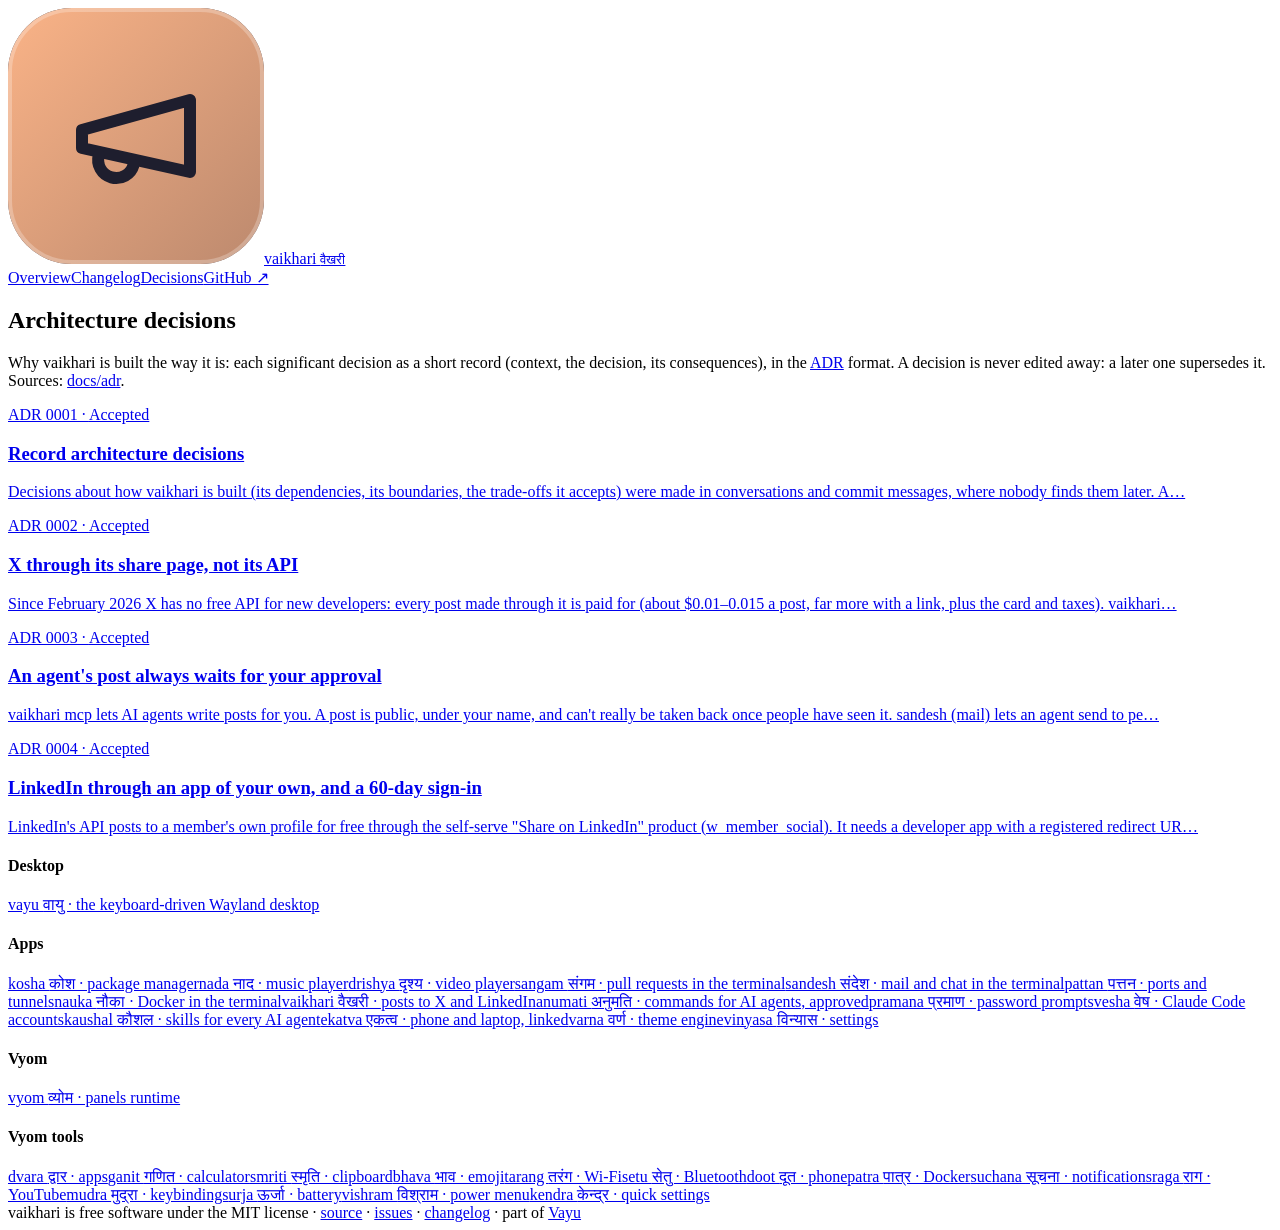
==== docs/adr/index.html @ 8cb1e917 "Rename prasar to vaikhari वैखरी, speech spoken aloud. The command, repository, site and MCP server c" ====
<!doctype html>
<html lang="en">
<head>
<meta charset="utf-8">
<meta name="viewport" content="width=device-width, initial-scale=1">
<title>Decisions · vaikhari</title>
<meta name="description" content="Write once, post to X and LinkedIn from the terminal: a live preview of each, drafts, a schedule, and an agent that drafts for you. Free.">
<meta property="og:title" content="Decisions · vaikhari">
<meta property="og:description" content="Write once, post to X and LinkedIn from the terminal: a live preview of each, drafts, a schedule, and an agent that drafts for you. Free.">
<meta name="theme-color" content="#11111b">
<link rel="icon" href="../assets/logo.svg" type="image/svg+xml">
<link rel="preconnect" href="https://fonts.googleapis.com">
<link href="https://fonts.googleapis.com/css2?family=Inter:wght@400;500;600;700;800&family=JetBrains+Mono:wght@400;600&display=swap" rel="stylesheet">
<link rel="stylesheet" href="../assets/site.css">
<style>:root{--accent:#fab387;--glow:#fab38733}</style>
</head>
<body>
<header class="top"><div class="in">
<a class="brand" href="../index.html"><img src="../assets/logo.svg" alt=""><span>vaikhari <small>वैखरी</small></span></a>
<nav><a href="../index.html" class="">Overview</a><a href="../changelog.html" class="">Changelog</a><a href="../adr/index.html" class="on hide">Decisions</a><a class="gh" href="https://github.com/Theyashsawarkar/vaikhari">GitHub ↗</a></nav></div></header>

<div class="wrap"><aside class="toc"></aside><article>
<h2>Architecture decisions</h2><p>Why vaikhari is built the way it is: each significant decision as a short record (context, the decision, its consequences), in the <a href="https://cognitect.com/blog/2011/11/15/documenting-architecture-decisions">ADR</a> format. A decision is never edited away: a later one supersedes it. Sources: <a href="https://github.com/Theyashsawarkar/vaikhari/tree/main/docs/adr">docs/adr</a>.</p><div class="cards"><a class="card" href="0001-record-architecture-decisions.html"><div class="n">ADR 0001 · <span class="status accepted">Accepted</span></div><h3>Record architecture decisions</h3><p>Decisions about how vaikhari is built (its dependencies, its boundaries, the trade-offs it accepts) were made in conversations and commit messages, where nobody finds them later. A…</p></a><a class="card" href="0002-x-through-its-share-page.html"><div class="n">ADR 0002 · <span class="status accepted">Accepted</span></div><h3>X through its share page, not its API</h3><p>Since February 2026 X has no free API for new developers: every post made through it is paid for (about $0.01–0.015 a post, far more with a link, plus the card and taxes). vaikhari…</p></a><a class="card" href="0003-agents-always-ask.html"><div class="n">ADR 0003 · <span class="status accepted">Accepted</span></div><h3>An agent&#x27;s post always waits for your approval</h3><p>vaikhari mcp lets AI agents write posts for you. A post is public, under your name, and can&#x27;t really be taken back once people have seen it. sandesh (mail) lets an agent send to pe…</p></a><a class="card" href="0004-linkedin-through-your-own-app.html"><div class="n">ADR 0004 · <span class="status accepted">Accepted</span></div><h3>LinkedIn through an app of your own, and a 60-day sign-in</h3><p>LinkedIn&#x27;s API posts to a member&#x27;s own profile for free through the self-serve &quot;Share on LinkedIn&quot; product (w_member_social). It needs a developer app with a registered redirect UR…</p></a></div>
</article></div>
<footer><div class="in"><div><h4>Desktop</h4><a href="https://theyashsawarkar.github.io/vayu/" class="">vayu <span>वायु · the keyboard-driven Wayland desktop</span></a></div><div><h4>Apps</h4><a href="https://theyashsawarkar.github.io/kosha/" class="">kosha <span>कोश · package manager</span></a><a href="https://theyashsawarkar.github.io/nada/" class="">nada <span>नाद · music player</span></a><a href="https://theyashsawarkar.github.io/drishya/" class="">drishya <span>दृश्य · video player</span></a><a href="https://theyashsawarkar.github.io/sangam/" class="">sangam <span>संगम · pull requests in the terminal</span></a><a href="https://theyashsawarkar.github.io/sandesh/" class="">sandesh <span>संदेश · mail and chat in the terminal</span></a><a href="https://theyashsawarkar.github.io/pattan/" class="">pattan <span>पत्तन · ports and tunnels</span></a><a href="https://theyashsawarkar.github.io/nauka/" class="">nauka <span>नौका · Docker in the terminal</span></a><a href="https://theyashsawarkar.github.io/vaikhari/" class="me">vaikhari <span>वैखरी · posts to X and LinkedIn</span></a><a href="https://theyashsawarkar.github.io/anumati/" class="">anumati <span>अनुमति · commands for AI agents, approved</span></a><a href="https://theyashsawarkar.github.io/pramana/" class="">pramana <span>प्रमाण · password prompts</span></a><a href="https://theyashsawarkar.github.io/vesha/" class="">vesha <span>वेष · Claude Code accounts</span></a><a href="https://theyashsawarkar.github.io/kaushal/" class="">kaushal <span>कौशल · skills for every AI agent</span></a><a href="https://theyashsawarkar.github.io/ekatva/" class="">ekatva <span>एकत्व · phone and laptop, linked</span></a><a href="https://theyashsawarkar.github.io/varna/" class="">varna <span>वर्ण · theme engine</span></a><a href="https://theyashsawarkar.github.io/vinyasa/" class="">vinyasa <span>विन्यास · settings</span></a></div><div><h4>Vyom</h4><a href="https://theyashsawarkar.github.io/vyom/" class="">vyom <span>व्योम · panels runtime</span></a></div><div><h4>Vyom tools</h4><a href="https://theyashsawarkar.github.io/dvara/" class="">dvara <span>द्वार · apps</span></a><a href="https://theyashsawarkar.github.io/ganit/" class="">ganit <span>गणित · calculator</span></a><a href="https://theyashsawarkar.github.io/smriti/" class="">smriti <span>स्मृति · clipboard</span></a><a href="https://theyashsawarkar.github.io/bhava/" class="">bhava <span>भाव · emoji</span></a><a href="https://theyashsawarkar.github.io/tarang/" class="">tarang <span>तरंग · Wi‑Fi</span></a><a href="https://theyashsawarkar.github.io/setu/" class="">setu <span>सेतु · Bluetooth</span></a><a href="https://theyashsawarkar.github.io/doot/" class="">doot <span>दूत · phone</span></a><a href="https://theyashsawarkar.github.io/patra/" class="">patra <span>पात्र · Docker</span></a><a href="https://theyashsawarkar.github.io/suchana/" class="">suchana <span>सूचना · notifications</span></a><a href="https://theyashsawarkar.github.io/raga/" class="">raga <span>राग · YouTube</span></a><a href="https://theyashsawarkar.github.io/mudra/" class="">mudra <span>मुद्रा · keybindings</span></a><a href="https://theyashsawarkar.github.io/urja/" class="">urja <span>ऊर्जा · battery</span></a><a href="https://theyashsawarkar.github.io/vishram/" class="">vishram <span>विश्राम · power menu</span></a><a href="https://theyashsawarkar.github.io/kendra/" class="">kendra <span>केन्द्र · quick settings</span></a></div></div>
<div class="bottom">vaikhari is free software under the MIT license · <a href="https://github.com/Theyashsawarkar/vaikhari">source</a> · <a href="https://github.com/Theyashsawarkar/vaikhari/issues">issues</a> · <a href="../changelog.html">changelog</a> · part of <a href="https://theyashsawarkar.github.io/vayu/">Vayu</a></div></footer>
<script>
document.querySelectorAll('pre.code').forEach(p=>{const b=document.createElement('button');b.className='copy';b.textContent='Copy';
b.onclick=()=>{navigator.clipboard.writeText(p.innerText.replace(/^Copy/,'')).then(()=>{b.textContent='Copied';setTimeout(()=>b.textContent='Copy',1200)})};p.appendChild(b)});
const links=[...document.querySelectorAll('.toc a')];if(links.length){const hs=links.map(a=>document.getElementById(a.hash.slice(1))).filter(Boolean);
const on=()=>{let cur=hs[0];for(const h of hs){if(h.getBoundingClientRect().top<120)cur=h}links.forEach(a=>a.classList.toggle('on',cur&&a.hash==='#'+cur.id))};
addEventListener('scroll',on,{passive:true});on()}
</script>
</body>
</html>
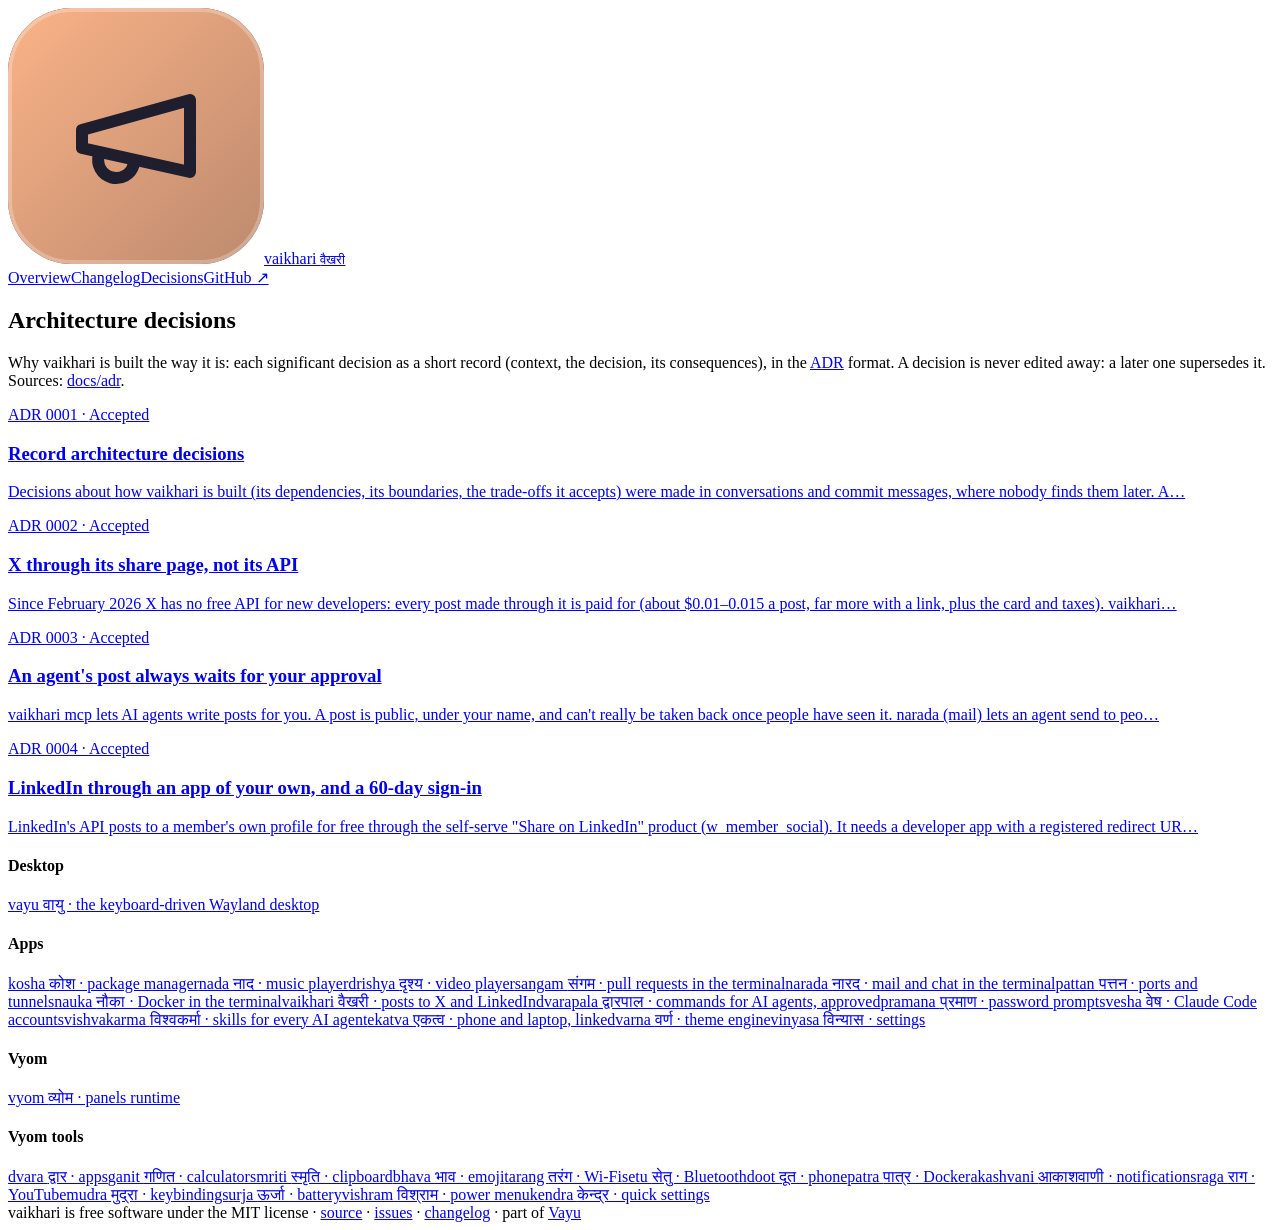
==== commit 55c1b2da: "New names for five tools: akashvani, vishvakarma, dvarapala, narada, vaikhari suchana is akashvani, " ====
--- a/docs/adr/index.html
+++ b/docs/adr/index.html
@@ -20,9 +20,9 @@
 <nav><a href="../index.html" class="">Overview</a><a href="../changelog.html" class="">Changelog</a><a href="../adr/index.html" class="on hide">Decisions</a><a class="gh" href="https://github.com/Theyashsawarkar/vaikhari">GitHub ↗</a></nav></div></header>
 
 <div class="wrap"><aside class="toc"></aside><article>
-<h2>Architecture decisions</h2><p>Why vaikhari is built the way it is: each significant decision as a short record (context, the decision, its consequences), in the <a href="https://cognitect.com/blog/2011/11/15/documenting-architecture-decisions">ADR</a> format. A decision is never edited away: a later one supersedes it. Sources: <a href="https://github.com/Theyashsawarkar/vaikhari/tree/main/docs/adr">docs/adr</a>.</p><div class="cards"><a class="card" href="0001-record-architecture-decisions.html"><div class="n">ADR 0001 · <span class="status accepted">Accepted</span></div><h3>Record architecture decisions</h3><p>Decisions about how vaikhari is built (its dependencies, its boundaries, the trade-offs it accepts) were made in conversations and commit messages, where nobody finds them later. A…</p></a><a class="card" href="0002-x-through-its-share-page.html"><div class="n">ADR 0002 · <span class="status accepted">Accepted</span></div><h3>X through its share page, not its API</h3><p>Since February 2026 X has no free API for new developers: every post made through it is paid for (about $0.01–0.015 a post, far more with a link, plus the card and taxes). vaikhari…</p></a><a class="card" href="0003-agents-always-ask.html"><div class="n">ADR 0003 · <span class="status accepted">Accepted</span></div><h3>An agent&#x27;s post always waits for your approval</h3><p>vaikhari mcp lets AI agents write posts for you. A post is public, under your name, and can&#x27;t really be taken back once people have seen it. sandesh (mail) lets an agent send to pe…</p></a><a class="card" href="0004-linkedin-through-your-own-app.html"><div class="n">ADR 0004 · <span class="status accepted">Accepted</span></div><h3>LinkedIn through an app of your own, and a 60-day sign-in</h3><p>LinkedIn&#x27;s API posts to a member&#x27;s own profile for free through the self-serve &quot;Share on LinkedIn&quot; product (w_member_social). It needs a developer app with a registered redirect UR…</p></a></div>
+<h2>Architecture decisions</h2><p>Why vaikhari is built the way it is: each significant decision as a short record (context, the decision, its consequences), in the <a href="https://cognitect.com/blog/2011/11/15/documenting-architecture-decisions">ADR</a> format. A decision is never edited away: a later one supersedes it. Sources: <a href="https://github.com/Theyashsawarkar/vaikhari/tree/main/docs/adr">docs/adr</a>.</p><div class="cards"><a class="card" href="0001-record-architecture-decisions.html"><div class="n">ADR 0001 · <span class="status accepted">Accepted</span></div><h3>Record architecture decisions</h3><p>Decisions about how vaikhari is built (its dependencies, its boundaries, the trade-offs it accepts) were made in conversations and commit messages, where nobody finds them later. A…</p></a><a class="card" href="0002-x-through-its-share-page.html"><div class="n">ADR 0002 · <span class="status accepted">Accepted</span></div><h3>X through its share page, not its API</h3><p>Since February 2026 X has no free API for new developers: every post made through it is paid for (about $0.01–0.015 a post, far more with a link, plus the card and taxes). vaikhari…</p></a><a class="card" href="0003-agents-always-ask.html"><div class="n">ADR 0003 · <span class="status accepted">Accepted</span></div><h3>An agent&#x27;s post always waits for your approval</h3><p>vaikhari mcp lets AI agents write posts for you. A post is public, under your name, and can&#x27;t really be taken back once people have seen it. narada (mail) lets an agent send to peo…</p></a><a class="card" href="0004-linkedin-through-your-own-app.html"><div class="n">ADR 0004 · <span class="status accepted">Accepted</span></div><h3>LinkedIn through an app of your own, and a 60-day sign-in</h3><p>LinkedIn&#x27;s API posts to a member&#x27;s own profile for free through the self-serve &quot;Share on LinkedIn&quot; product (w_member_social). It needs a developer app with a registered redirect UR…</p></a></div>
 </article></div>
-<footer><div class="in"><div><h4>Desktop</h4><a href="https://theyashsawarkar.github.io/vayu/" class="">vayu <span>वायु · the keyboard-driven Wayland desktop</span></a></div><div><h4>Apps</h4><a href="https://theyashsawarkar.github.io/kosha/" class="">kosha <span>कोश · package manager</span></a><a href="https://theyashsawarkar.github.io/nada/" class="">nada <span>नाद · music player</span></a><a href="https://theyashsawarkar.github.io/drishya/" class="">drishya <span>दृश्य · video player</span></a><a href="https://theyashsawarkar.github.io/sangam/" class="">sangam <span>संगम · pull requests in the terminal</span></a><a href="https://theyashsawarkar.github.io/sandesh/" class="">sandesh <span>संदेश · mail and chat in the terminal</span></a><a href="https://theyashsawarkar.github.io/pattan/" class="">pattan <span>पत्तन · ports and tunnels</span></a><a href="https://theyashsawarkar.github.io/nauka/" class="">nauka <span>नौका · Docker in the terminal</span></a><a href="https://theyashsawarkar.github.io/vaikhari/" class="me">vaikhari <span>वैखरी · posts to X and LinkedIn</span></a><a href="https://theyashsawarkar.github.io/anumati/" class="">anumati <span>अनुमति · commands for AI agents, approved</span></a><a href="https://theyashsawarkar.github.io/pramana/" class="">pramana <span>प्रमाण · password prompts</span></a><a href="https://theyashsawarkar.github.io/vesha/" class="">vesha <span>वेष · Claude Code accounts</span></a><a href="https://theyashsawarkar.github.io/kaushal/" class="">kaushal <span>कौशल · skills for every AI agent</span></a><a href="https://theyashsawarkar.github.io/ekatva/" class="">ekatva <span>एकत्व · phone and laptop, linked</span></a><a href="https://theyashsawarkar.github.io/varna/" class="">varna <span>वर्ण · theme engine</span></a><a href="https://theyashsawarkar.github.io/vinyasa/" class="">vinyasa <span>विन्यास · settings</span></a></div><div><h4>Vyom</h4><a href="https://theyashsawarkar.github.io/vyom/" class="">vyom <span>व्योम · panels runtime</span></a></div><div><h4>Vyom tools</h4><a href="https://theyashsawarkar.github.io/dvara/" class="">dvara <span>द्वार · apps</span></a><a href="https://theyashsawarkar.github.io/ganit/" class="">ganit <span>गणित · calculator</span></a><a href="https://theyashsawarkar.github.io/smriti/" class="">smriti <span>स्मृति · clipboard</span></a><a href="https://theyashsawarkar.github.io/bhava/" class="">bhava <span>भाव · emoji</span></a><a href="https://theyashsawarkar.github.io/tarang/" class="">tarang <span>तरंग · Wi‑Fi</span></a><a href="https://theyashsawarkar.github.io/setu/" class="">setu <span>सेतु · Bluetooth</span></a><a href="https://theyashsawarkar.github.io/doot/" class="">doot <span>दूत · phone</span></a><a href="https://theyashsawarkar.github.io/patra/" class="">patra <span>पात्र · Docker</span></a><a href="https://theyashsawarkar.github.io/suchana/" class="">suchana <span>सूचना · notifications</span></a><a href="https://theyashsawarkar.github.io/raga/" class="">raga <span>राग · YouTube</span></a><a href="https://theyashsawarkar.github.io/mudra/" class="">mudra <span>मुद्रा · keybindings</span></a><a href="https://theyashsawarkar.github.io/urja/" class="">urja <span>ऊर्जा · battery</span></a><a href="https://theyashsawarkar.github.io/vishram/" class="">vishram <span>विश्राम · power menu</span></a><a href="https://theyashsawarkar.github.io/kendra/" class="">kendra <span>केन्द्र · quick settings</span></a></div></div>
+<footer><div class="in"><div><h4>Desktop</h4><a href="https://theyashsawarkar.github.io/vayu/" class="">vayu <span>वायु · the keyboard-driven Wayland desktop</span></a></div><div><h4>Apps</h4><a href="https://theyashsawarkar.github.io/kosha/" class="">kosha <span>कोश · package manager</span></a><a href="https://theyashsawarkar.github.io/nada/" class="">nada <span>नाद · music player</span></a><a href="https://theyashsawarkar.github.io/drishya/" class="">drishya <span>दृश्य · video player</span></a><a href="https://theyashsawarkar.github.io/sangam/" class="">sangam <span>संगम · pull requests in the terminal</span></a><a href="https://theyashsawarkar.github.io/narada/" class="">narada <span>नारद · mail and chat in the terminal</span></a><a href="https://theyashsawarkar.github.io/pattan/" class="">pattan <span>पत्तन · ports and tunnels</span></a><a href="https://theyashsawarkar.github.io/nauka/" class="">nauka <span>नौका · Docker in the terminal</span></a><a href="https://theyashsawarkar.github.io/vaikhari/" class="me">vaikhari <span>वैखरी · posts to X and LinkedIn</span></a><a href="https://theyashsawarkar.github.io/dvarapala/" class="">dvarapala <span>द्वारपाल · commands for AI agents, approved</span></a><a href="https://theyashsawarkar.github.io/pramana/" class="">pramana <span>प्रमाण · password prompts</span></a><a href="https://theyashsawarkar.github.io/vesha/" class="">vesha <span>वेष · Claude Code accounts</span></a><a href="https://theyashsawarkar.github.io/vishvakarma/" class="">vishvakarma <span>विश्वकर्मा · skills for every AI agent</span></a><a href="https://theyashsawarkar.github.io/ekatva/" class="">ekatva <span>एकत्व · phone and laptop, linked</span></a><a href="https://theyashsawarkar.github.io/varna/" class="">varna <span>वर्ण · theme engine</span></a><a href="https://theyashsawarkar.github.io/vinyasa/" class="">vinyasa <span>विन्यास · settings</span></a></div><div><h4>Vyom</h4><a href="https://theyashsawarkar.github.io/vyom/" class="">vyom <span>व्योम · panels runtime</span></a></div><div><h4>Vyom tools</h4><a href="https://theyashsawarkar.github.io/dvara/" class="">dvara <span>द्वार · apps</span></a><a href="https://theyashsawarkar.github.io/ganit/" class="">ganit <span>गणित · calculator</span></a><a href="https://theyashsawarkar.github.io/smriti/" class="">smriti <span>स्मृति · clipboard</span></a><a href="https://theyashsawarkar.github.io/bhava/" class="">bhava <span>भाव · emoji</span></a><a href="https://theyashsawarkar.github.io/tarang/" class="">tarang <span>तरंग · Wi‑Fi</span></a><a href="https://theyashsawarkar.github.io/setu/" class="">setu <span>सेतु · Bluetooth</span></a><a href="https://theyashsawarkar.github.io/doot/" class="">doot <span>दूत · phone</span></a><a href="https://theyashsawarkar.github.io/patra/" class="">patra <span>पात्र · Docker</span></a><a href="https://theyashsawarkar.github.io/akashvani/" class="">akashvani <span>आकाशवाणी · notifications</span></a><a href="https://theyashsawarkar.github.io/raga/" class="">raga <span>राग · YouTube</span></a><a href="https://theyashsawarkar.github.io/mudra/" class="">mudra <span>मुद्रा · keybindings</span></a><a href="https://theyashsawarkar.github.io/urja/" class="">urja <span>ऊर्जा · battery</span></a><a href="https://theyashsawarkar.github.io/vishram/" class="">vishram <span>विश्राम · power menu</span></a><a href="https://theyashsawarkar.github.io/kendra/" class="">kendra <span>केन्द्र · quick settings</span></a></div></div>
 <div class="bottom">vaikhari is free software under the MIT license · <a href="https://github.com/Theyashsawarkar/vaikhari">source</a> · <a href="https://github.com/Theyashsawarkar/vaikhari/issues">issues</a> · <a href="../changelog.html">changelog</a> · part of <a href="https://theyashsawarkar.github.io/vayu/">Vayu</a></div></footer>
 <script>
 document.querySelectorAll('pre.code').forEach(p=>{const b=document.createElement('button');b.className='copy';b.textContent='Copy';
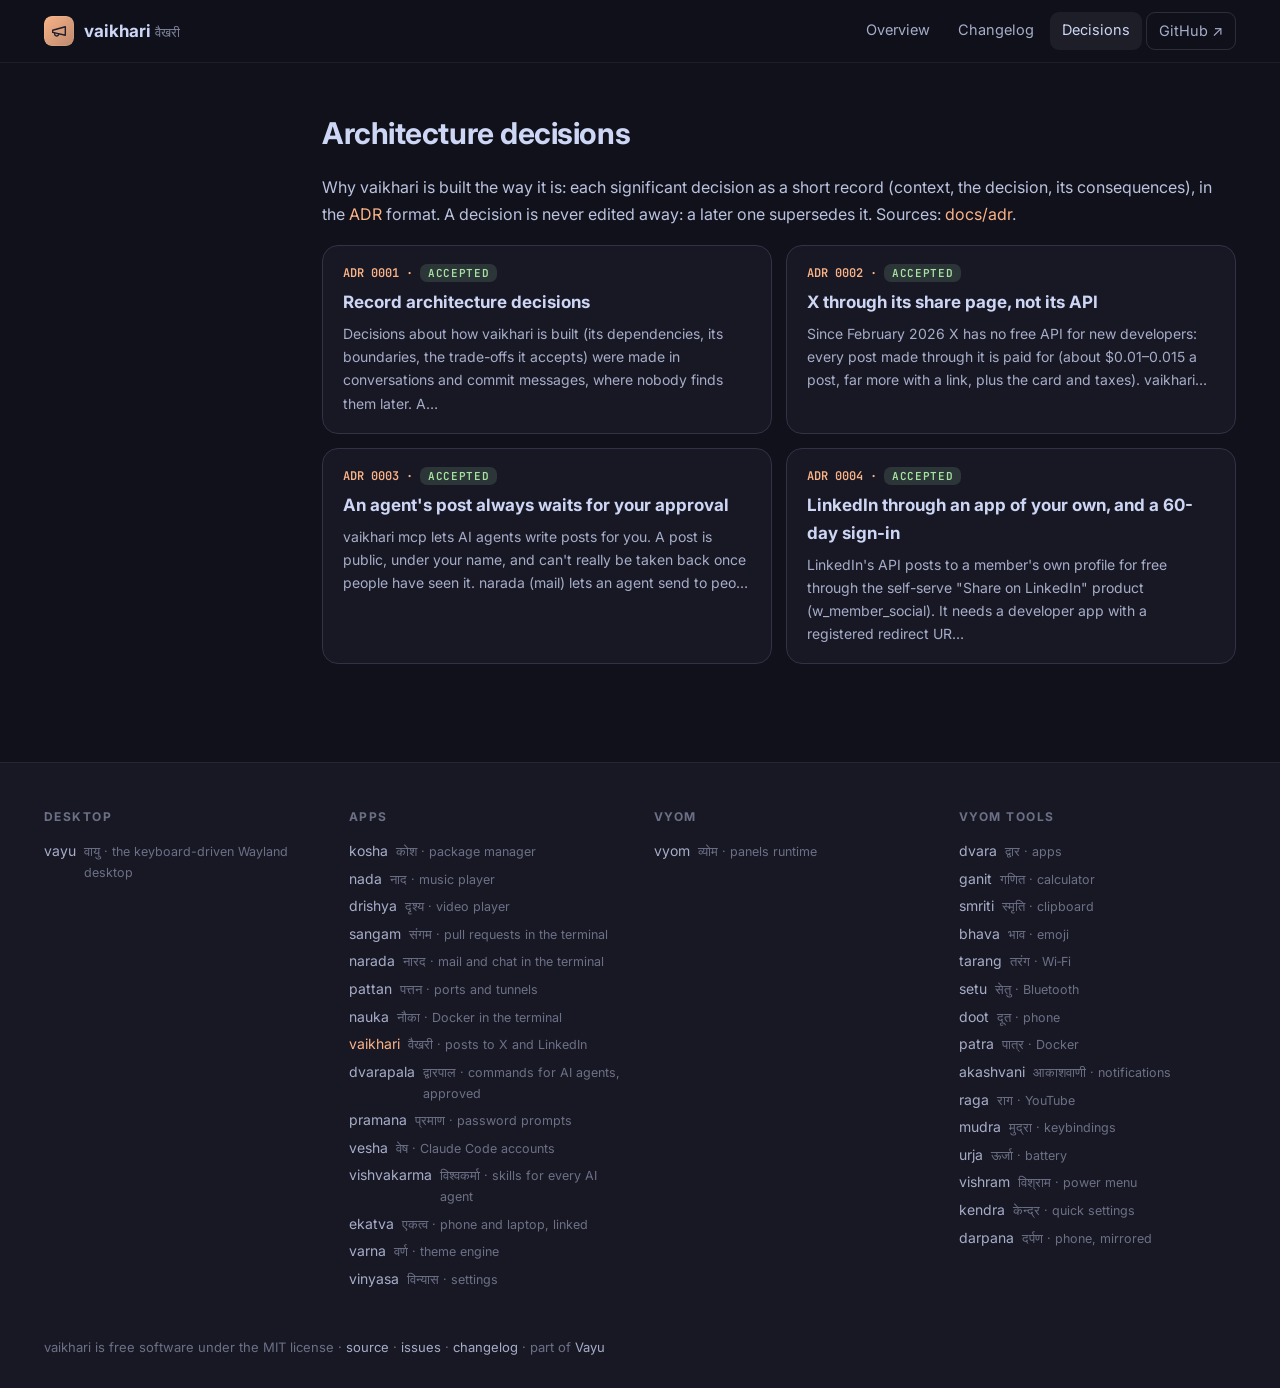
==== commit 4c8b6b23: "Website: Darpaṇa joins the family list Co-Authored-By: Claude Opus 5.5 <noreply@anthropic.com>" ====
--- a/docs/adr/index.html
+++ b/docs/adr/index.html
@@ -22,7 +22,7 @@
 <div class="wrap"><aside class="toc"></aside><article>
 <h2>Architecture decisions</h2><p>Why vaikhari is built the way it is: each significant decision as a short record (context, the decision, its consequences), in the <a href="https://cognitect.com/blog/2011/11/15/documenting-architecture-decisions">ADR</a> format. A decision is never edited away: a later one supersedes it. Sources: <a href="https://github.com/Theyashsawarkar/vaikhari/tree/main/docs/adr">docs/adr</a>.</p><div class="cards"><a class="card" href="0001-record-architecture-decisions.html"><div class="n">ADR 0001 · <span class="status accepted">Accepted</span></div><h3>Record architecture decisions</h3><p>Decisions about how vaikhari is built (its dependencies, its boundaries, the trade-offs it accepts) were made in conversations and commit messages, where nobody finds them later. A…</p></a><a class="card" href="0002-x-through-its-share-page.html"><div class="n">ADR 0002 · <span class="status accepted">Accepted</span></div><h3>X through its share page, not its API</h3><p>Since February 2026 X has no free API for new developers: every post made through it is paid for (about $0.01–0.015 a post, far more with a link, plus the card and taxes). vaikhari…</p></a><a class="card" href="0003-agents-always-ask.html"><div class="n">ADR 0003 · <span class="status accepted">Accepted</span></div><h3>An agent&#x27;s post always waits for your approval</h3><p>vaikhari mcp lets AI agents write posts for you. A post is public, under your name, and can&#x27;t really be taken back once people have seen it. narada (mail) lets an agent send to peo…</p></a><a class="card" href="0004-linkedin-through-your-own-app.html"><div class="n">ADR 0004 · <span class="status accepted">Accepted</span></div><h3>LinkedIn through an app of your own, and a 60-day sign-in</h3><p>LinkedIn&#x27;s API posts to a member&#x27;s own profile for free through the self-serve &quot;Share on LinkedIn&quot; product (w_member_social). It needs a developer app with a registered redirect UR…</p></a></div>
 </article></div>
-<footer><div class="in"><div><h4>Desktop</h4><a href="https://theyashsawarkar.github.io/vayu/" class="">vayu <span>वायु · the keyboard-driven Wayland desktop</span></a></div><div><h4>Apps</h4><a href="https://theyashsawarkar.github.io/kosha/" class="">kosha <span>कोश · package manager</span></a><a href="https://theyashsawarkar.github.io/nada/" class="">nada <span>नाद · music player</span></a><a href="https://theyashsawarkar.github.io/drishya/" class="">drishya <span>दृश्य · video player</span></a><a href="https://theyashsawarkar.github.io/sangam/" class="">sangam <span>संगम · pull requests in the terminal</span></a><a href="https://theyashsawarkar.github.io/narada/" class="">narada <span>नारद · mail and chat in the terminal</span></a><a href="https://theyashsawarkar.github.io/pattan/" class="">pattan <span>पत्तन · ports and tunnels</span></a><a href="https://theyashsawarkar.github.io/nauka/" class="">nauka <span>नौका · Docker in the terminal</span></a><a href="https://theyashsawarkar.github.io/vaikhari/" class="me">vaikhari <span>वैखरी · posts to X and LinkedIn</span></a><a href="https://theyashsawarkar.github.io/dvarapala/" class="">dvarapala <span>द्वारपाल · commands for AI agents, approved</span></a><a href="https://theyashsawarkar.github.io/pramana/" class="">pramana <span>प्रमाण · password prompts</span></a><a href="https://theyashsawarkar.github.io/vesha/" class="">vesha <span>वेष · Claude Code accounts</span></a><a href="https://theyashsawarkar.github.io/vishvakarma/" class="">vishvakarma <span>विश्वकर्मा · skills for every AI agent</span></a><a href="https://theyashsawarkar.github.io/ekatva/" class="">ekatva <span>एकत्व · phone and laptop, linked</span></a><a href="https://theyashsawarkar.github.io/varna/" class="">varna <span>वर्ण · theme engine</span></a><a href="https://theyashsawarkar.github.io/vinyasa/" class="">vinyasa <span>विन्यास · settings</span></a></div><div><h4>Vyom</h4><a href="https://theyashsawarkar.github.io/vyom/" class="">vyom <span>व्योम · panels runtime</span></a></div><div><h4>Vyom tools</h4><a href="https://theyashsawarkar.github.io/dvara/" class="">dvara <span>द्वार · apps</span></a><a href="https://theyashsawarkar.github.io/ganit/" class="">ganit <span>गणित · calculator</span></a><a href="https://theyashsawarkar.github.io/smriti/" class="">smriti <span>स्मृति · clipboard</span></a><a href="https://theyashsawarkar.github.io/bhava/" class="">bhava <span>भाव · emoji</span></a><a href="https://theyashsawarkar.github.io/tarang/" class="">tarang <span>तरंग · Wi‑Fi</span></a><a href="https://theyashsawarkar.github.io/setu/" class="">setu <span>सेतु · Bluetooth</span></a><a href="https://theyashsawarkar.github.io/doot/" class="">doot <span>दूत · phone</span></a><a href="https://theyashsawarkar.github.io/patra/" class="">patra <span>पात्र · Docker</span></a><a href="https://theyashsawarkar.github.io/akashvani/" class="">akashvani <span>आकाशवाणी · notifications</span></a><a href="https://theyashsawarkar.github.io/raga/" class="">raga <span>राग · YouTube</span></a><a href="https://theyashsawarkar.github.io/mudra/" class="">mudra <span>मुद्रा · keybindings</span></a><a href="https://theyashsawarkar.github.io/urja/" class="">urja <span>ऊर्जा · battery</span></a><a href="https://theyashsawarkar.github.io/vishram/" class="">vishram <span>विश्राम · power menu</span></a><a href="https://theyashsawarkar.github.io/kendra/" class="">kendra <span>केन्द्र · quick settings</span></a></div></div>
+<footer><div class="in"><div><h4>Desktop</h4><a href="https://theyashsawarkar.github.io/vayu/" class="">vayu <span>वायु · the keyboard-driven Wayland desktop</span></a></div><div><h4>Apps</h4><a href="https://theyashsawarkar.github.io/kosha/" class="">kosha <span>कोश · package manager</span></a><a href="https://theyashsawarkar.github.io/nada/" class="">nada <span>नाद · music player</span></a><a href="https://theyashsawarkar.github.io/drishya/" class="">drishya <span>दृश्य · video player</span></a><a href="https://theyashsawarkar.github.io/sangam/" class="">sangam <span>संगम · pull requests in the terminal</span></a><a href="https://theyashsawarkar.github.io/narada/" class="">narada <span>नारद · mail and chat in the terminal</span></a><a href="https://theyashsawarkar.github.io/pattan/" class="">pattan <span>पत्तन · ports and tunnels</span></a><a href="https://theyashsawarkar.github.io/nauka/" class="">nauka <span>नौका · Docker in the terminal</span></a><a href="https://theyashsawarkar.github.io/vaikhari/" class="me">vaikhari <span>वैखरी · posts to X and LinkedIn</span></a><a href="https://theyashsawarkar.github.io/dvarapala/" class="">dvarapala <span>द्वारपाल · commands for AI agents, approved</span></a><a href="https://theyashsawarkar.github.io/pramana/" class="">pramana <span>प्रमाण · password prompts</span></a><a href="https://theyashsawarkar.github.io/vesha/" class="">vesha <span>वेष · Claude Code accounts</span></a><a href="https://theyashsawarkar.github.io/vishvakarma/" class="">vishvakarma <span>विश्वकर्मा · skills for every AI agent</span></a><a href="https://theyashsawarkar.github.io/ekatva/" class="">ekatva <span>एकत्व · phone and laptop, linked</span></a><a href="https://theyashsawarkar.github.io/varna/" class="">varna <span>वर्ण · theme engine</span></a><a href="https://theyashsawarkar.github.io/vinyasa/" class="">vinyasa <span>विन्यास · settings</span></a></div><div><h4>Vyom</h4><a href="https://theyashsawarkar.github.io/vyom/" class="">vyom <span>व्योम · panels runtime</span></a></div><div><h4>Vyom tools</h4><a href="https://theyashsawarkar.github.io/dvara/" class="">dvara <span>द्वार · apps</span></a><a href="https://theyashsawarkar.github.io/ganit/" class="">ganit <span>गणित · calculator</span></a><a href="https://theyashsawarkar.github.io/smriti/" class="">smriti <span>स्मृति · clipboard</span></a><a href="https://theyashsawarkar.github.io/bhava/" class="">bhava <span>भाव · emoji</span></a><a href="https://theyashsawarkar.github.io/tarang/" class="">tarang <span>तरंग · Wi‑Fi</span></a><a href="https://theyashsawarkar.github.io/setu/" class="">setu <span>सेतु · Bluetooth</span></a><a href="https://theyashsawarkar.github.io/doot/" class="">doot <span>दूत · phone</span></a><a href="https://theyashsawarkar.github.io/patra/" class="">patra <span>पात्र · Docker</span></a><a href="https://theyashsawarkar.github.io/akashvani/" class="">akashvani <span>आकाशवाणी · notifications</span></a><a href="https://theyashsawarkar.github.io/raga/" class="">raga <span>राग · YouTube</span></a><a href="https://theyashsawarkar.github.io/mudra/" class="">mudra <span>मुद्रा · keybindings</span></a><a href="https://theyashsawarkar.github.io/urja/" class="">urja <span>ऊर्जा · battery</span></a><a href="https://theyashsawarkar.github.io/vishram/" class="">vishram <span>विश्राम · power menu</span></a><a href="https://theyashsawarkar.github.io/kendra/" class="">kendra <span>केन्द्र · quick settings</span></a><a href="https://theyashsawarkar.github.io/darpana/" class="">darpana <span>दर्पण · phone, mirrored</span></a></div></div>
 <div class="bottom">vaikhari is free software under the MIT license · <a href="https://github.com/Theyashsawarkar/vaikhari">source</a> · <a href="https://github.com/Theyashsawarkar/vaikhari/issues">issues</a> · <a href="../changelog.html">changelog</a> · part of <a href="https://theyashsawarkar.github.io/vayu/">Vayu</a></div></footer>
 <script>
 document.querySelectorAll('pre.code').forEach(p=>{const b=document.createElement('button');b.className='copy';b.textContent='Copy';
--- a/docs/assets/site.css
+++ b/docs/assets/site.css
@@ -0,0 +1,85 @@
+:root{--crust:#11111b;--mantle:#181825;--base:#1e1e2e;--s0:#313244;--s1:#45475a;--ov0:#6c7086;--ov1:#7f849c;
+--sub0:#a6adc8;--sub1:#bac2de;--text:#cdd6f4;--mauve:#cba6f7;--green:#a6e3a1;--peach:#fab387;--red:#f38ba8;--blue:#89b4fa;
+--ui:"Inter","Segoe UI",system-ui,sans-serif;--mono:"JetBrains Mono","JetBrainsMono Nerd Font",ui-monospace,monospace}
+*{box-sizing:border-box}html{scroll-behavior:smooth;scroll-padding-top:76px}
+body{margin:0;background:var(--crust);color:var(--text);font:16px/1.65 var(--ui);-webkit-font-smoothing:antialiased}
+a{color:var(--accent);text-decoration:none}a:hover{text-decoration:underline}
+code{font:.86em var(--mono);background:rgba(255,255,255,.06);border:1px solid rgba(255,255,255,.07);padding:.12em .4em;border-radius:6px;color:var(--sub1)}
+img{max-width:100%;height:auto}
+/* nav */
+.top{position:sticky;top:0;z-index:20;backdrop-filter:blur(18px) saturate(1.4);-webkit-backdrop-filter:blur(18px) saturate(1.4);
+background:rgba(17,17,27,.72);border-bottom:1px solid rgba(255,255,255,.06)}
+.top .in{max-width:1240px;margin:0 auto;padding:12px 24px;display:flex;align-items:center;gap:22px}
+.brand{display:flex;align-items:center;gap:10px;font-weight:700;font-size:17px;color:var(--text)}
+.brand img{width:30px;height:30px;border-radius:8px}.brand small{font-weight:500;color:var(--ov1);font-size:13px}
+.top nav{display:flex;gap:4px;margin-left:auto;flex-wrap:wrap}
+.top nav a{color:var(--sub0);padding:6px 12px;border-radius:9px;font-size:14.5px}
+.top nav a:hover,.top nav a.on{background:rgba(255,255,255,.06);color:var(--text);text-decoration:none}
+.top nav a.gh{border:1px solid rgba(255,255,255,.12)}
+/* hero */
+.hero{position:relative;overflow:hidden;border-bottom:1px solid rgba(255,255,255,.05)}
+.hero:before{content:"";position:absolute;inset:-40% -10% auto;height:640px;
+background:radial-gradient(600px 300px at 20% 30%,var(--glow),transparent 70%),radial-gradient(500px 300px at 85% 10%,rgba(137,180,250,.18),transparent 70%);pointer-events:none}
+.hero .in{position:relative;max-width:1240px;margin:0 auto;padding:72px 24px 56px;display:grid;grid-template-columns:minmax(0,1fr) auto;gap:40px;align-items:center}
+.eyebrow{font:600 13px var(--mono);letter-spacing:.14em;text-transform:uppercase;color:var(--accent)}
+.hero h1{font-size:clamp(40px,6vw,64px);line-height:1.04;margin:12px 0 6px;letter-spacing:-.03em}
+.hero .sa{font-size:22px;color:var(--accent);margin-bottom:18px}.hero .sa span{color:var(--ov1)}
+.hero .shloka{margin:0 0 26px;padding-left:16px;border-left:3px solid var(--accent);max-width:720px}.hero .shloka p{margin:0 0 6px;font-size:18px;line-height:1.6;color:var(--text)}.hero .shloka figcaption{font-size:14px;color:var(--sub0)}.hero .shloka cite{color:var(--ov1);font-style:normal;white-space:nowrap}
+.hero p.lead{font-size:19px;color:var(--sub0);max-width:720px;margin:0 0 26px}
+.cta{display:flex;gap:10px;flex-wrap:wrap}
+.btn{display:inline-flex;align-items:center;gap:8px;padding:11px 18px;border-radius:12px;font-weight:600;font-size:15px;border:1px solid rgba(255,255,255,.12);color:var(--text);background:rgba(255,255,255,.04)}
+.btn:hover{text-decoration:none;background:rgba(255,255,255,.08)}
+.btn.primary{background:var(--accent);color:var(--crust);border-color:transparent}.btn.primary:hover{filter:brightness(1.06)}
+.hero .logo{width:180px;height:180px;filter:drop-shadow(0 24px 48px var(--glow))}
+.meta{display:flex;gap:18px;flex-wrap:wrap;margin-top:22px;color:var(--ov1);font-size:14px}.meta b{color:var(--sub1);font-weight:600}
+/* layout */
+.wrap{max-width:1240px;margin:0 auto;padding:40px 24px 80px;display:grid;grid-template-columns:230px minmax(0,1fr);gap:48px}
+.toc{position:sticky;top:84px;align-self:start;max-height:calc(100vh - 100px);overflow:auto;font-size:14px;padding-right:6px}
+.toc b{display:block;font-size:11.5px;letter-spacing:.12em;text-transform:uppercase;color:var(--ov0);margin:0 0 10px}
+.toc a{display:block;color:var(--sub0);padding:4px 10px;border-left:2px solid var(--s0)}
+.toc a.l3{padding-left:22px;font-size:13px;color:var(--ov1)}
+.toc a:hover,.toc a.on{color:var(--text);border-left-color:var(--accent);text-decoration:none}
+article{min-width:0}
+article h2{font-size:30px;letter-spacing:-.015em;margin:56px 0 14px;padding-top:6px}
+article h2:first-child{margin-top:0}
+article h3{font-size:20px;margin:34px 0 10px}article h4{font-size:16px;margin:24px 0 8px;color:var(--sub1)}
+article p,article li{color:var(--sub1)}
+article .anchor{opacity:0;margin-left:-22px;width:22px;display:inline-block;color:var(--ov0)}
+article h2:hover .anchor,article h3:hover .anchor{opacity:1;text-decoration:none}
+article ul,article ol{padding-left:22px}article li{margin:5px 0}
+article img{border-radius:14px;border:1px solid rgba(255,255,255,.07)}
+article p[align=center]{text-align:center}article p[align=center] img{margin:6px 0}
+article blockquote{margin:22px 0;padding:14px 20px;border-left:3px solid var(--accent);background:rgba(255,255,255,.03);border-radius:12px}
+article blockquote p{margin:0;color:var(--sub0);font-style:italic}
+pre.code{position:relative;background:var(--mantle);border:1px solid var(--s0);border-radius:14px;padding:16px 18px;overflow:auto;font:13.5px/1.6 var(--mono);color:var(--sub1)}
+pre.code code{background:none;border:0;padding:0;font-size:inherit;color:inherit}
+pre.code .copy{position:absolute;top:8px;right:8px;font:600 11px var(--ui);padding:4px 9px;border-radius:7px;border:1px solid var(--s1);background:var(--base);color:var(--sub0);cursor:pointer;opacity:0;transition:.15s}
+pre.code:hover .copy{opacity:1}
+.table{overflow:auto;margin:16px 0;border:1px solid var(--s0);border-radius:14px}
+table{border-collapse:collapse;width:100%;font-size:14.5px}
+th{text-align:left;background:var(--mantle);color:var(--sub1);font-weight:600;padding:10px 14px;border-bottom:1px solid var(--s0)}
+td{padding:9px 14px;border-bottom:1px solid rgba(49,50,68,.6);color:var(--sub1);vertical-align:top}tr:last-child td{border-bottom:0}
+td code{white-space:nowrap}
+/* changelog */
+.release{position:relative;padding:0 0 8px 28px;border-left:2px solid var(--s0);margin-left:6px}
+.release:before{content:"";position:absolute;left:-7px;top:10px;width:12px;height:12px;border-radius:50%;background:var(--accent);box-shadow:0 0 0 4px var(--crust)}
+.release h2{margin-top:0;font-size:24px}.release h2 .date{font:500 14px var(--mono);color:var(--ov1);margin-left:10px}
+.release .tag{font:600 12px var(--mono);padding:2px 8px;border-radius:7px;background:rgba(255,255,255,.06);color:var(--accent);margin-left:8px;vertical-align:3px}
+/* adr */
+.cards{display:grid;grid-template-columns:repeat(auto-fill,minmax(300px,1fr));gap:14px;margin:18px 0}
+.card{display:block;background:var(--mantle);border:1px solid var(--s0);border-radius:16px;padding:18px 20px;color:var(--text)}
+.card:hover{border-color:var(--accent);text-decoration:none;transform:translateY(-1px)}
+.card .n{font:600 12px var(--mono);color:var(--accent)}.card h3{margin:6px 0 6px;font-size:17px}.card p{margin:0;color:var(--sub0);font-size:14px}
+.status{display:inline-block;font:600 11px var(--mono);padding:2px 8px;border-radius:7px;background:rgba(166,227,161,.14);color:var(--green);text-transform:uppercase;letter-spacing:.06em}
+.status.superseded,.status.deprecated{background:rgba(250,179,135,.14);color:var(--peach)}.status.proposed{background:rgba(137,180,250,.14);color:var(--blue)}
+/* footer */
+footer{border-top:1px solid rgba(255,255,255,.06);background:var(--mantle)}
+footer .in{max-width:1240px;margin:0 auto;padding:44px 24px;display:grid;grid-template-columns:repeat(auto-fit,minmax(200px,1fr));gap:28px}
+footer h4{margin:0 0 10px;font-size:12px;letter-spacing:.12em;text-transform:uppercase;color:var(--ov0)}
+footer a{display:flex;gap:8px;align-items:baseline;color:var(--sub0);font-size:14px;padding:2px 0}footer a span{color:var(--ov0);font-size:12.5px}
+footer a.me{color:var(--accent)}
+footer .bottom{max-width:1240px;margin:0 auto;padding:0 24px 30px;color:var(--ov0);font-size:13px}
+footer .bottom a{display:inline;padding:0;font-size:13px}
+@media(max-width:900px){.wrap{grid-template-columns:1fr}.toc{display:none}.hero .in{grid-template-columns:1fr}.hero .logo{width:110px;height:110px;order:-1}
+.top nav a:not(.gh){padding:6px 8px}}
+@media(max-width:560px){.top nav a.hide{display:none}.hero .in{padding:44px 16px 36px}.wrap{padding:28px 16px 60px}}
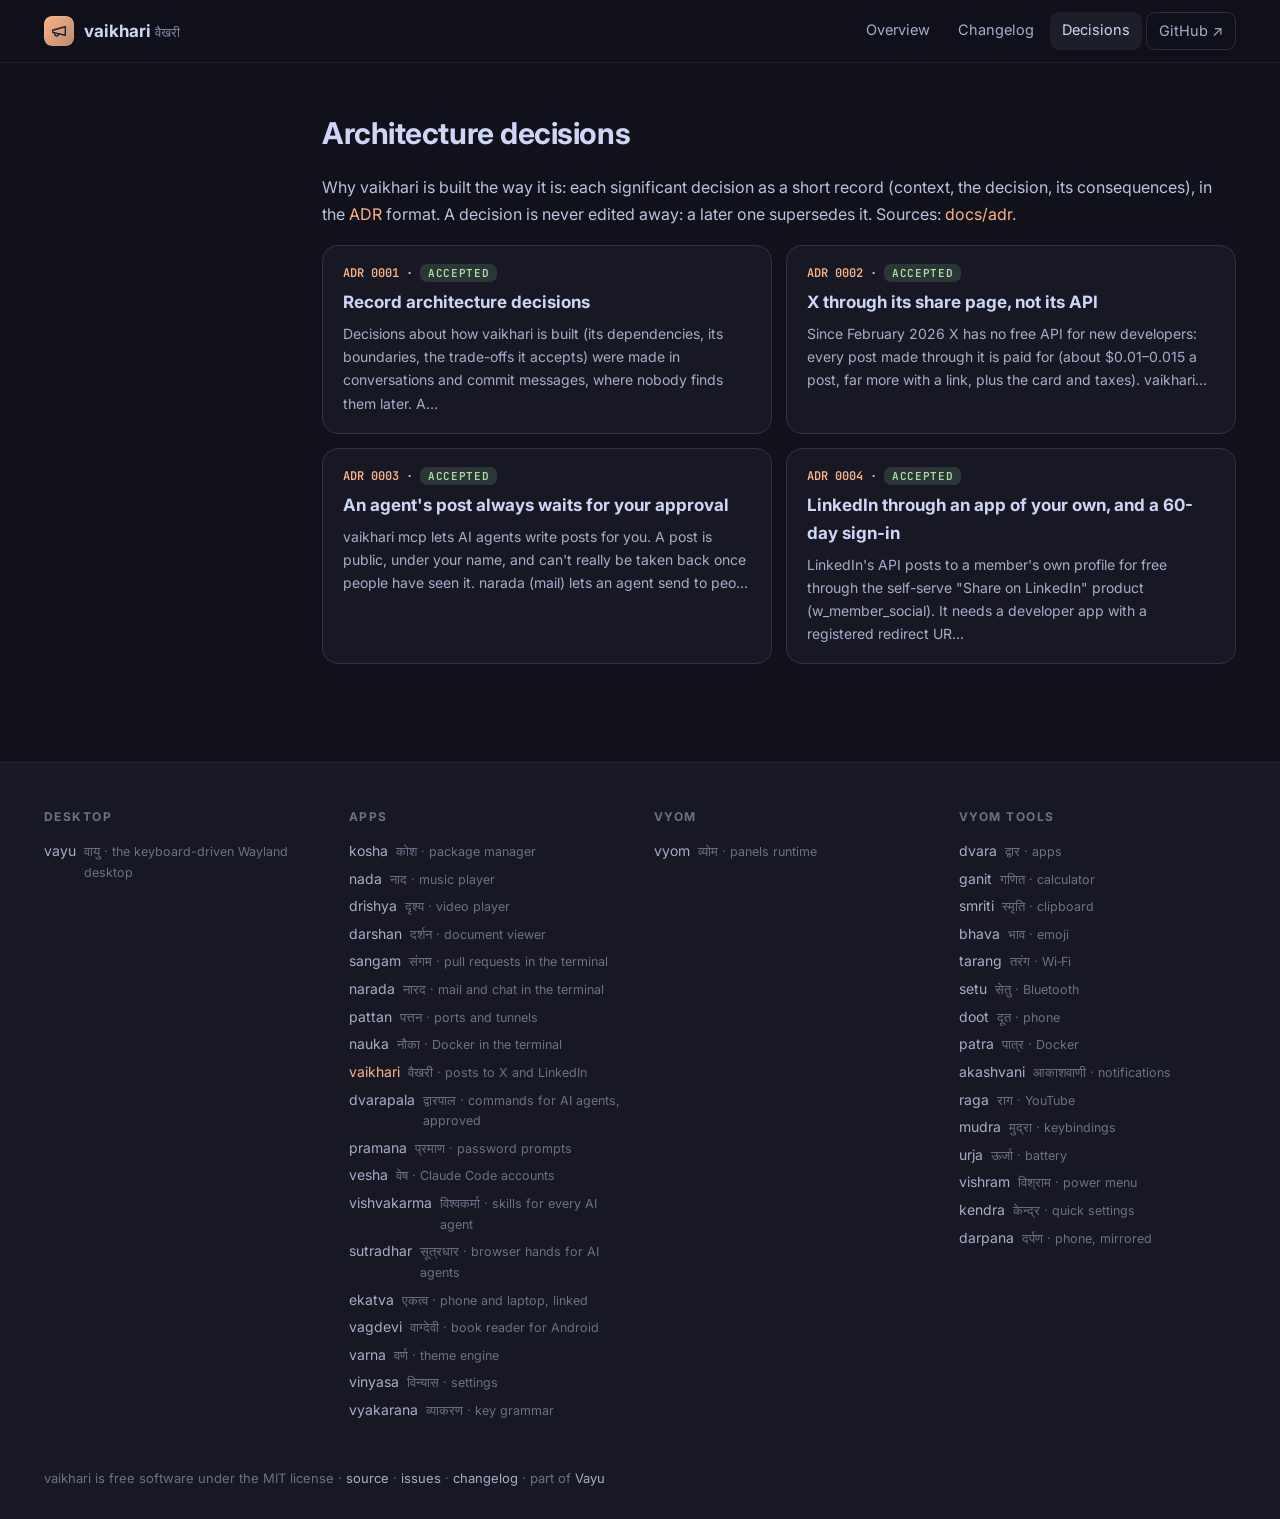
==== commit 4a69e094: "The website moves to vaikhari.theyashsawarkar.dev Every Vayu tool's site now has its own address on " ====
--- a/docs/adr/index.html
+++ b/docs/adr/index.html
@@ -22,8 +22,8 @@
 <div class="wrap"><aside class="toc"></aside><article>
 <h2>Architecture decisions</h2><p>Why vaikhari is built the way it is: each significant decision as a short record (context, the decision, its consequences), in the <a href="https://cognitect.com/blog/2011/11/15/documenting-architecture-decisions">ADR</a> format. A decision is never edited away: a later one supersedes it. Sources: <a href="https://github.com/Theyashsawarkar/vaikhari/tree/main/docs/adr">docs/adr</a>.</p><div class="cards"><a class="card" href="0001-record-architecture-decisions.html"><div class="n">ADR 0001 · <span class="status accepted">Accepted</span></div><h3>Record architecture decisions</h3><p>Decisions about how vaikhari is built (its dependencies, its boundaries, the trade-offs it accepts) were made in conversations and commit messages, where nobody finds them later. A…</p></a><a class="card" href="0002-x-through-its-share-page.html"><div class="n">ADR 0002 · <span class="status accepted">Accepted</span></div><h3>X through its share page, not its API</h3><p>Since February 2026 X has no free API for new developers: every post made through it is paid for (about $0.01–0.015 a post, far more with a link, plus the card and taxes). vaikhari…</p></a><a class="card" href="0003-agents-always-ask.html"><div class="n">ADR 0003 · <span class="status accepted">Accepted</span></div><h3>An agent&#x27;s post always waits for your approval</h3><p>vaikhari mcp lets AI agents write posts for you. A post is public, under your name, and can&#x27;t really be taken back once people have seen it. narada (mail) lets an agent send to peo…</p></a><a class="card" href="0004-linkedin-through-your-own-app.html"><div class="n">ADR 0004 · <span class="status accepted">Accepted</span></div><h3>LinkedIn through an app of your own, and a 60-day sign-in</h3><p>LinkedIn&#x27;s API posts to a member&#x27;s own profile for free through the self-serve &quot;Share on LinkedIn&quot; product (w_member_social). It needs a developer app with a registered redirect UR…</p></a></div>
 </article></div>
-<footer><div class="in"><div><h4>Desktop</h4><a href="https://theyashsawarkar.github.io/vayu/" class="">vayu <span>वायु · the keyboard-driven Wayland desktop</span></a></div><div><h4>Apps</h4><a href="https://theyashsawarkar.github.io/kosha/" class="">kosha <span>कोश · package manager</span></a><a href="https://theyashsawarkar.github.io/nada/" class="">nada <span>नाद · music player</span></a><a href="https://theyashsawarkar.github.io/drishya/" class="">drishya <span>दृश्य · video player</span></a><a href="https://theyashsawarkar.github.io/sangam/" class="">sangam <span>संगम · pull requests in the terminal</span></a><a href="https://theyashsawarkar.github.io/narada/" class="">narada <span>नारद · mail and chat in the terminal</span></a><a href="https://theyashsawarkar.github.io/pattan/" class="">pattan <span>पत्तन · ports and tunnels</span></a><a href="https://theyashsawarkar.github.io/nauka/" class="">nauka <span>नौका · Docker in the terminal</span></a><a href="https://theyashsawarkar.github.io/vaikhari/" class="me">vaikhari <span>वैखरी · posts to X and LinkedIn</span></a><a href="https://theyashsawarkar.github.io/dvarapala/" class="">dvarapala <span>द्वारपाल · commands for AI agents, approved</span></a><a href="https://theyashsawarkar.github.io/pramana/" class="">pramana <span>प्रमाण · password prompts</span></a><a href="https://theyashsawarkar.github.io/vesha/" class="">vesha <span>वेष · Claude Code accounts</span></a><a href="https://theyashsawarkar.github.io/vishvakarma/" class="">vishvakarma <span>विश्वकर्मा · skills for every AI agent</span></a><a href="https://theyashsawarkar.github.io/ekatva/" class="">ekatva <span>एकत्व · phone and laptop, linked</span></a><a href="https://theyashsawarkar.github.io/varna/" class="">varna <span>वर्ण · theme engine</span></a><a href="https://theyashsawarkar.github.io/vinyasa/" class="">vinyasa <span>विन्यास · settings</span></a></div><div><h4>Vyom</h4><a href="https://theyashsawarkar.github.io/vyom/" class="">vyom <span>व्योम · panels runtime</span></a></div><div><h4>Vyom tools</h4><a href="https://theyashsawarkar.github.io/dvara/" class="">dvara <span>द्वार · apps</span></a><a href="https://theyashsawarkar.github.io/ganit/" class="">ganit <span>गणित · calculator</span></a><a href="https://theyashsawarkar.github.io/smriti/" class="">smriti <span>स्मृति · clipboard</span></a><a href="https://theyashsawarkar.github.io/bhava/" class="">bhava <span>भाव · emoji</span></a><a href="https://theyashsawarkar.github.io/tarang/" class="">tarang <span>तरंग · Wi‑Fi</span></a><a href="https://theyashsawarkar.github.io/setu/" class="">setu <span>सेतु · Bluetooth</span></a><a href="https://theyashsawarkar.github.io/doot/" class="">doot <span>दूत · phone</span></a><a href="https://theyashsawarkar.github.io/patra/" class="">patra <span>पात्र · Docker</span></a><a href="https://theyashsawarkar.github.io/akashvani/" class="">akashvani <span>आकाशवाणी · notifications</span></a><a href="https://theyashsawarkar.github.io/raga/" class="">raga <span>राग · YouTube</span></a><a href="https://theyashsawarkar.github.io/mudra/" class="">mudra <span>मुद्रा · keybindings</span></a><a href="https://theyashsawarkar.github.io/urja/" class="">urja <span>ऊर्जा · battery</span></a><a href="https://theyashsawarkar.github.io/vishram/" class="">vishram <span>विश्राम · power menu</span></a><a href="https://theyashsawarkar.github.io/kendra/" class="">kendra <span>केन्द्र · quick settings</span></a><a href="https://theyashsawarkar.github.io/darpana/" class="">darpana <span>दर्पण · phone, mirrored</span></a></div></div>
-<div class="bottom">vaikhari is free software under the MIT license · <a href="https://github.com/Theyashsawarkar/vaikhari">source</a> · <a href="https://github.com/Theyashsawarkar/vaikhari/issues">issues</a> · <a href="../changelog.html">changelog</a> · part of <a href="https://theyashsawarkar.github.io/vayu/">Vayu</a></div></footer>
+<footer><div class="in"><div><h4>Desktop</h4><a href="https://vayu.theyashsawarkar.dev/" class="">vayu <span>वायु · the keyboard-driven Wayland desktop</span></a></div><div><h4>Apps</h4><a href="https://kosha.theyashsawarkar.dev/" class="">kosha <span>कोश · package manager</span></a><a href="https://nada.theyashsawarkar.dev/" class="">nada <span>नाद · music player</span></a><a href="https://drishya.theyashsawarkar.dev/" class="">drishya <span>दृश्य · video player</span></a><a href="https://darshan.theyashsawarkar.dev/" class="">darshan <span>दर्शन · document viewer</span></a><a href="https://sangam.theyashsawarkar.dev/" class="">sangam <span>संगम · pull requests in the terminal</span></a><a href="https://narada.theyashsawarkar.dev/" class="">narada <span>नारद · mail and chat in the terminal</span></a><a href="https://pattan.theyashsawarkar.dev/" class="">pattan <span>पत्तन · ports and tunnels</span></a><a href="https://nauka.theyashsawarkar.dev/" class="">nauka <span>नौका · Docker in the terminal</span></a><a href="https://vaikhari.theyashsawarkar.dev/" class="me">vaikhari <span>वैखरी · posts to X and LinkedIn</span></a><a href="https://dvarapala.theyashsawarkar.dev/" class="">dvarapala <span>द्वारपाल · commands for AI agents, approved</span></a><a href="https://pramana.theyashsawarkar.dev/" class="">pramana <span>प्रमाण · password prompts</span></a><a href="https://vesha.theyashsawarkar.dev/" class="">vesha <span>वेष · Claude Code accounts</span></a><a href="https://vishvakarma.theyashsawarkar.dev/" class="">vishvakarma <span>विश्वकर्मा · skills for every AI agent</span></a><a href="https://sutradhar.theyashsawarkar.dev/" class="">sutradhar <span>सूत्रधार · browser hands for AI agents</span></a><a href="https://ekatva.theyashsawarkar.dev/" class="">ekatva <span>एकत्व · phone and laptop, linked</span></a><a href="https://vagdevi.theyashsawarkar.dev/" class="">vagdevi <span>वाग्देवी · book reader for Android</span></a><a href="https://varna.theyashsawarkar.dev/" class="">varna <span>वर्ण · theme engine</span></a><a href="https://vinyasa.theyashsawarkar.dev/" class="">vinyasa <span>विन्यास · settings</span></a><a href="https://vyakarana.theyashsawarkar.dev/" class="">vyakarana <span>व्याकरण · key grammar</span></a></div><div><h4>Vyom</h4><a href="https://vyom.theyashsawarkar.dev/" class="">vyom <span>व्योम · panels runtime</span></a></div><div><h4>Vyom tools</h4><a href="https://dvara.theyashsawarkar.dev/" class="">dvara <span>द्वार · apps</span></a><a href="https://ganit.theyashsawarkar.dev/" class="">ganit <span>गणित · calculator</span></a><a href="https://smriti.theyashsawarkar.dev/" class="">smriti <span>स्मृति · clipboard</span></a><a href="https://bhava.theyashsawarkar.dev/" class="">bhava <span>भाव · emoji</span></a><a href="https://tarang.theyashsawarkar.dev/" class="">tarang <span>तरंग · Wi‑Fi</span></a><a href="https://setu.theyashsawarkar.dev/" class="">setu <span>सेतु · Bluetooth</span></a><a href="https://doot.theyashsawarkar.dev/" class="">doot <span>दूत · phone</span></a><a href="https://patra.theyashsawarkar.dev/" class="">patra <span>पात्र · Docker</span></a><a href="https://akashvani.theyashsawarkar.dev/" class="">akashvani <span>आकाशवाणी · notifications</span></a><a href="https://raga.theyashsawarkar.dev/" class="">raga <span>राग · YouTube</span></a><a href="https://mudra.theyashsawarkar.dev/" class="">mudra <span>मुद्रा · keybindings</span></a><a href="https://urja.theyashsawarkar.dev/" class="">urja <span>ऊर्जा · battery</span></a><a href="https://vishram.theyashsawarkar.dev/" class="">vishram <span>विश्राम · power menu</span></a><a href="https://kendra.theyashsawarkar.dev/" class="">kendra <span>केन्द्र · quick settings</span></a><a href="https://darpana.theyashsawarkar.dev/" class="">darpana <span>दर्पण · phone, mirrored</span></a></div></div>
+<div class="bottom">vaikhari is free software under the MIT license · <a href="https://github.com/Theyashsawarkar/vaikhari">source</a> · <a href="https://github.com/Theyashsawarkar/vaikhari/issues">issues</a> · <a href="../changelog.html">changelog</a> · part of <a href="https://vayu.theyashsawarkar.dev/">Vayu</a></div></footer>
 <script>
 document.querySelectorAll('pre.code').forEach(p=>{const b=document.createElement('button');b.className='copy';b.textContent='Copy';
 b.onclick=()=>{navigator.clipboard.writeText(p.innerText.replace(/^Copy/,'')).then(()=>{b.textContent='Copied';setTimeout(()=>b.textContent='Copy',1200)})};p.appendChild(b)});
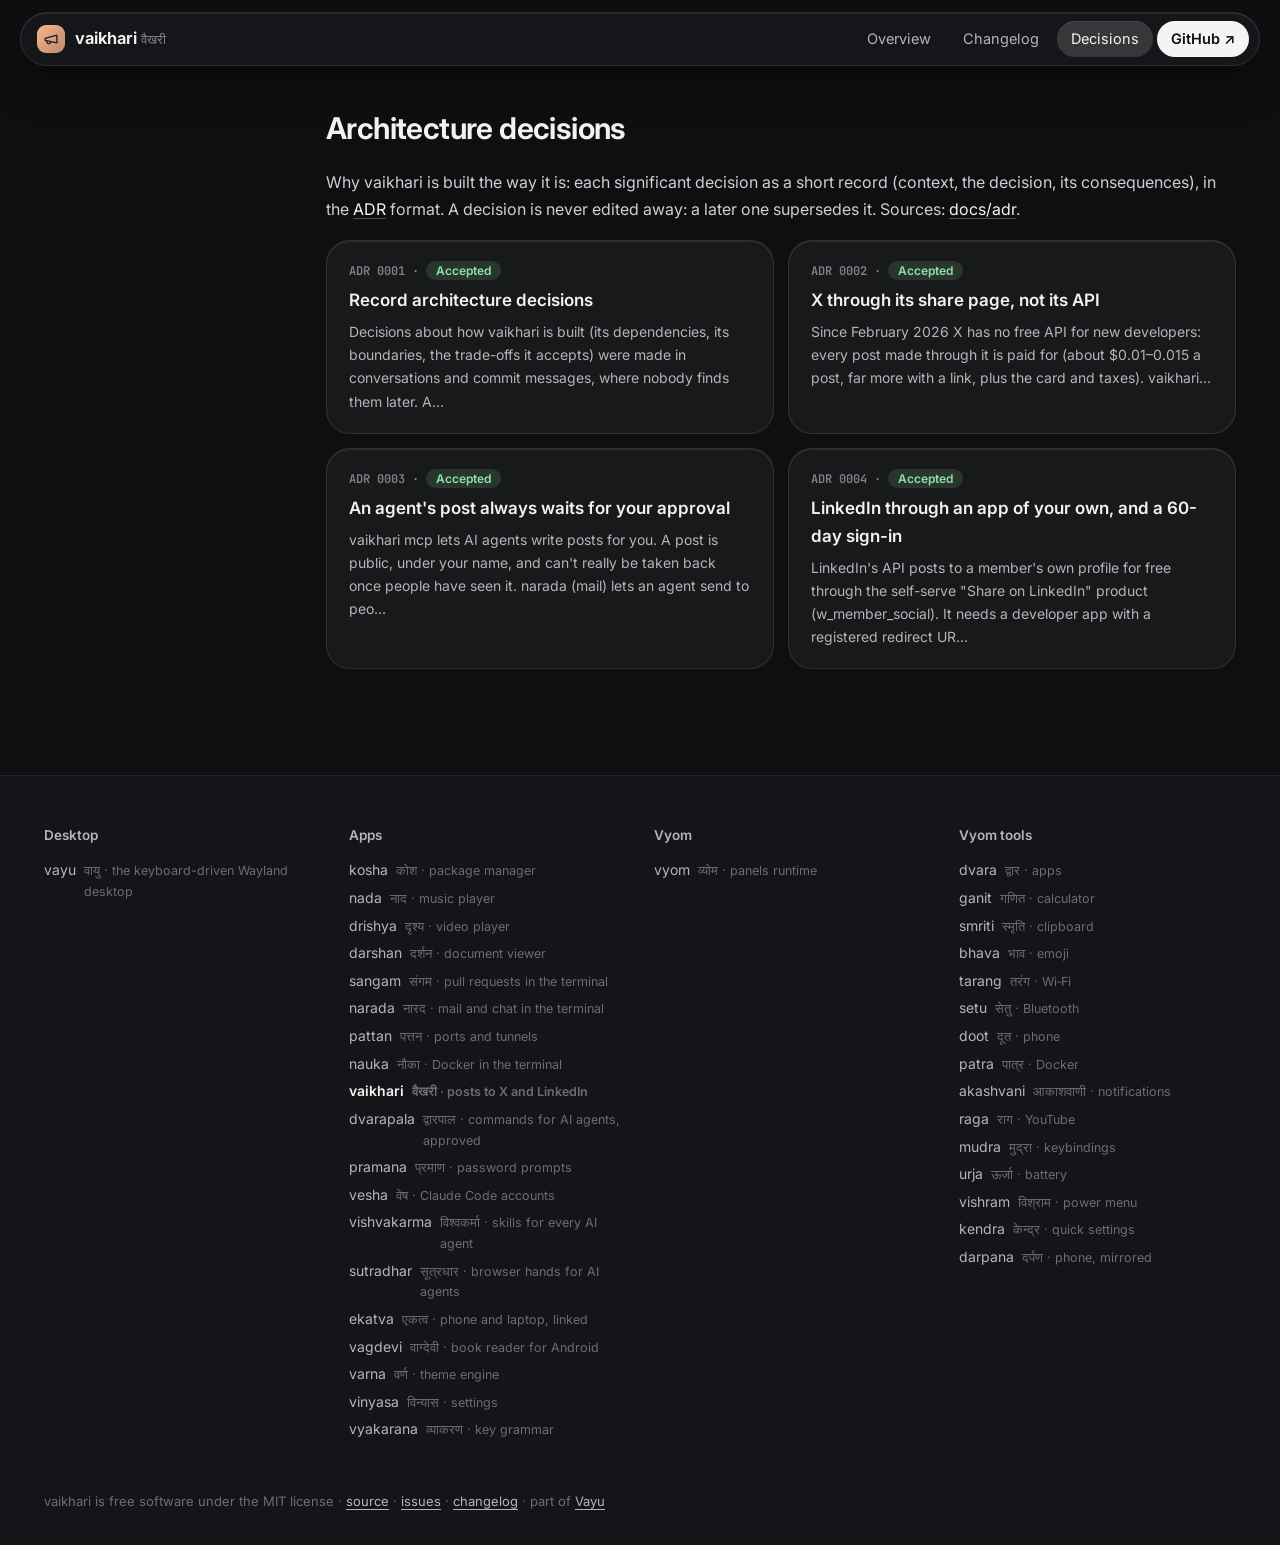
==== commit 5318f3a3: "Website: Vayu's Spatial look Co-Authored-By: Claude Opus 5.5 <noreply@anthropic.com>" ====
--- a/docs/adr/index.html
+++ b/docs/adr/index.html
@@ -7,12 +7,12 @@
 <meta name="description" content="Write once, post to X and LinkedIn from the terminal: a live preview of each, drafts, a schedule, and an agent that drafts for you. Free.">
 <meta property="og:title" content="Decisions · vaikhari">
 <meta property="og:description" content="Write once, post to X and LinkedIn from the terminal: a live preview of each, drafts, a schedule, and an agent that drafts for you. Free.">
-<meta name="theme-color" content="#11111b">
+<meta name="theme-color" content="#0e0f11">
 <link rel="icon" href="../assets/logo.svg" type="image/svg+xml">
 <link rel="preconnect" href="https://fonts.googleapis.com">
 <link href="https://fonts.googleapis.com/css2?family=Inter:wght@400;500;600;700;800&family=JetBrains+Mono:wght@400;600&display=swap" rel="stylesheet">
 <link rel="stylesheet" href="../assets/site.css">
-<style>:root{--accent:#fab387;--glow:#fab38733}</style>
+<style>:root{--tool:#f7b07d;--glow:#f7b07d2e}</style>
 </head>
 <body>
 <header class="top"><div class="in">
--- a/docs/assets/site.css
+++ b/docs/assets/site.css
@@ -1,85 +1,100 @@
-:root{--crust:#11111b;--mantle:#181825;--base:#1e1e2e;--s0:#313244;--s1:#45475a;--ov0:#6c7086;--ov1:#7f849c;
---sub0:#a6adc8;--sub1:#bac2de;--text:#cdd6f4;--mauve:#cba6f7;--green:#a6e3a1;--peach:#fab387;--red:#f38ba8;--blue:#89b4fa;
+/* Vayu's Spatial look: graphite glass that floats, very round, colour only
+   where it means something. The near-white accent is where you act (links,
+   the main button); the tool's own colour (--tool) is only its signature:
+   the logo's glow, the shloka's line, the release dots. */
+:root{--crust:#0e0f11;--mantle:#141518;--base:#1b1c20;--s0:#2a2c31;--s1:#3a3c42;--ov0:#6a6d74;--ov1:#80838a;
+--sub0:#b3b5ba;--sub1:#cdcfd3;--text:#f2f2f0;--accent:#f4f4f2;--green:#8ee2a6;--peach:#f7b07d;--red:#ff9389;--blue:#93c4ff;
+--glass:rgba(255,255,255,.045);--rim:rgba(255,255,255,.10);--lit:inset 0 1px 0 rgba(255,255,255,.08);
 --ui:"Inter","Segoe UI",system-ui,sans-serif;--mono:"JetBrains Mono","JetBrainsMono Nerd Font",ui-monospace,monospace}
-*{box-sizing:border-box}html{scroll-behavior:smooth;scroll-padding-top:76px}
+*{box-sizing:border-box}html{scroll-behavior:smooth;scroll-padding-top:96px}
 body{margin:0;background:var(--crust);color:var(--text);font:16px/1.65 var(--ui);-webkit-font-smoothing:antialiased}
-a{color:var(--accent);text-decoration:none}a:hover{text-decoration:underline}
-code{font:.86em var(--mono);background:rgba(255,255,255,.06);border:1px solid rgba(255,255,255,.07);padding:.12em .4em;border-radius:6px;color:var(--sub1)}
+a{color:var(--accent);text-decoration:underline;text-decoration-color:rgba(244,244,242,.28);text-underline-offset:3px}
+a:hover{text-decoration-color:var(--accent)}
+code{font:.86em var(--mono);background:rgba(255,255,255,.07);padding:.14em .45em;border-radius:7px;color:var(--sub1)}
 img{max-width:100%;height:auto}
-/* nav */
-.top{position:sticky;top:0;z-index:20;backdrop-filter:blur(18px) saturate(1.4);-webkit-backdrop-filter:blur(18px) saturate(1.4);
-background:rgba(17,17,27,.72);border-bottom:1px solid rgba(255,255,255,.06)}
-.top .in{max-width:1240px;margin:0 auto;padding:12px 24px;display:flex;align-items:center;gap:22px}
-.brand{display:flex;align-items:center;gap:10px;font-weight:700;font-size:17px;color:var(--text)}
-.brand img{width:30px;height:30px;border-radius:8px}.brand small{font-weight:500;color:var(--ov1);font-size:13px}
+:focus-visible{outline:2px solid var(--accent);outline-offset:3px;border-radius:8px}
+/* nav: a floating glass pill */
+.top{position:sticky;top:12px;z-index:20;padding:0 16px}
+.top .in{max-width:1240px;margin:0 auto;padding:8px 10px 8px 16px;display:flex;align-items:center;gap:22px;
+border-radius:999px;background:rgba(27,28,32,.62);border:1px solid var(--rim);box-shadow:var(--lit),0 18px 40px rgba(0,0,0,.35);
+backdrop-filter:blur(24px) saturate(1.5);-webkit-backdrop-filter:blur(24px) saturate(1.5)}
+.brand{display:flex;align-items:center;gap:10px;font-weight:650;font-size:16.5px;color:var(--text);text-decoration:none}
+.brand img{width:28px;height:28px;border-radius:9px}.brand small{font-weight:500;color:var(--ov1);font-size:13px}
 .top nav{display:flex;gap:4px;margin-left:auto;flex-wrap:wrap}
-.top nav a{color:var(--sub0);padding:6px 12px;border-radius:9px;font-size:14.5px}
-.top nav a:hover,.top nav a.on{background:rgba(255,255,255,.06);color:var(--text);text-decoration:none}
-.top nav a.gh{border:1px solid rgba(255,255,255,.12)}
-/* hero */
-.hero{position:relative;overflow:hidden;border-bottom:1px solid rgba(255,255,255,.05)}
-.hero:before{content:"";position:absolute;inset:-40% -10% auto;height:640px;
-background:radial-gradient(600px 300px at 20% 30%,var(--glow),transparent 70%),radial-gradient(500px 300px at 85% 10%,rgba(137,180,250,.18),transparent 70%);pointer-events:none}
-.hero .in{position:relative;max-width:1240px;margin:0 auto;padding:72px 24px 56px;display:grid;grid-template-columns:minmax(0,1fr) auto;gap:40px;align-items:center}
-.eyebrow{font:600 13px var(--mono);letter-spacing:.14em;text-transform:uppercase;color:var(--accent)}
-.hero h1{font-size:clamp(40px,6vw,64px);line-height:1.04;margin:12px 0 6px;letter-spacing:-.03em}
-.hero .sa{font-size:22px;color:var(--accent);margin-bottom:18px}.hero .sa span{color:var(--ov1)}
-.hero .shloka{margin:0 0 26px;padding-left:16px;border-left:3px solid var(--accent);max-width:720px}.hero .shloka p{margin:0 0 6px;font-size:18px;line-height:1.6;color:var(--text)}.hero .shloka figcaption{font-size:14px;color:var(--sub0)}.hero .shloka cite{color:var(--ov1);font-style:normal;white-space:nowrap}
-.hero p.lead{font-size:19px;color:var(--sub0);max-width:720px;margin:0 0 26px}
+.top nav a{color:var(--sub0);padding:6px 14px;border-radius:999px;font-size:14.5px;text-decoration:none}
+.top nav a:hover{background:rgba(255,255,255,.07);color:var(--text)}
+.top nav a.on{background:rgba(255,255,255,.14);color:var(--text);box-shadow:var(--lit)}
+.top nav a.gh{background:var(--accent);color:var(--crust);font-weight:600}.top nav a.gh:hover{background:#fff}
+/* hero: the tool's light in a dark room */
+.hero{position:relative;overflow:hidden;margin-top:-64px;padding-top:64px}
+.hero:before{content:"";position:absolute;inset:-30% -10% auto;height:720px;
+background:radial-gradient(640px 340px at 18% 32%,var(--glow),transparent 70%),radial-gradient(520px 300px at 86% 8%,rgba(255,255,255,.06),transparent 70%);pointer-events:none}
+.hero .in{position:relative;max-width:1240px;margin:0 auto;padding:84px 24px 60px;display:grid;grid-template-columns:minmax(0,1fr) auto;gap:48px;align-items:center}
+.eyebrow{display:inline-flex;align-items:center;gap:8px;font:500 13.5px var(--ui);color:var(--sub1);padding:5px 13px 5px 11px;border-radius:999px;
+background:var(--glass);border:1px solid var(--rim);box-shadow:var(--lit)}
+.eyebrow:before{content:"";width:7px;height:7px;border-radius:50%;background:var(--tool)}
+.hero h1{font-size:clamp(42px,6vw,68px);line-height:1.02;margin:18px 0 8px;letter-spacing:-.035em;font-weight:700}
+.hero .sa{font-size:22px;color:var(--sub1);margin-bottom:22px}.hero .sa span{color:var(--ov1)}
+.hero .shloka{margin:0 0 28px;padding:16px 20px;border-radius:22px;background:var(--glass);border:1px solid var(--rim);box-shadow:var(--lit),inset 3px 0 0 var(--tool);max-width:720px}
+.hero .shloka p{margin:0 0 6px;font-size:18px;line-height:1.6;color:var(--text)}.hero .shloka figcaption{font-size:14px;color:var(--sub0)}.hero .shloka cite{color:var(--ov1);font-style:normal;white-space:nowrap}
+.hero p.lead{font-size:19px;color:var(--sub0);max-width:680px;margin:0 0 28px}
 .cta{display:flex;gap:10px;flex-wrap:wrap}
-.btn{display:inline-flex;align-items:center;gap:8px;padding:11px 18px;border-radius:12px;font-weight:600;font-size:15px;border:1px solid rgba(255,255,255,.12);color:var(--text);background:rgba(255,255,255,.04)}
-.btn:hover{text-decoration:none;background:rgba(255,255,255,.08)}
-.btn.primary{background:var(--accent);color:var(--crust);border-color:transparent}.btn.primary:hover{filter:brightness(1.06)}
-.hero .logo{width:180px;height:180px;filter:drop-shadow(0 24px 48px var(--glow))}
-.meta{display:flex;gap:18px;flex-wrap:wrap;margin-top:22px;color:var(--ov1);font-size:14px}.meta b{color:var(--sub1);font-weight:600}
+.btn{display:inline-flex;align-items:center;gap:8px;padding:11px 20px;border-radius:999px;font-weight:600;font-size:15px;color:var(--text);
+background:rgba(255,255,255,.07);border:1px solid var(--rim);box-shadow:var(--lit);text-decoration:none}
+.btn:hover{background:rgba(255,255,255,.12)}
+.btn.primary{background:var(--accent);color:var(--crust);border-color:transparent;box-shadow:none}.btn.primary:hover{background:#fff}
+.hero .logo{width:184px;height:184px;filter:drop-shadow(0 28px 56px var(--glow))}
+.meta{display:flex;gap:18px;flex-wrap:wrap;margin-top:24px;color:var(--ov1);font-size:14px}.meta b{color:var(--sub1);font-weight:600}
 /* layout */
-.wrap{max-width:1240px;margin:0 auto;padding:40px 24px 80px;display:grid;grid-template-columns:230px minmax(0,1fr);gap:48px}
-.toc{position:sticky;top:84px;align-self:start;max-height:calc(100vh - 100px);overflow:auto;font-size:14px;padding-right:6px}
-.toc b{display:block;font-size:11.5px;letter-spacing:.12em;text-transform:uppercase;color:var(--ov0);margin:0 0 10px}
-.toc a{display:block;color:var(--sub0);padding:4px 10px;border-left:2px solid var(--s0)}
-.toc a.l3{padding-left:22px;font-size:13px;color:var(--ov1)}
-.toc a:hover,.toc a.on{color:var(--text);border-left-color:var(--accent);text-decoration:none}
+.wrap{max-width:1240px;margin:0 auto;padding:44px 24px 88px;display:grid;grid-template-columns:230px minmax(0,1fr);gap:52px}
+.toc{position:sticky;top:96px;align-self:start;max-height:calc(100vh - 116px);overflow:auto;font-size:14px;padding-right:6px}
+.toc b{display:block;font-size:13px;font-weight:600;color:var(--ov1);margin:0 0 10px 12px}
+.toc a{display:block;color:var(--sub0);padding:5px 12px;border-radius:12px;text-decoration:none}
+.toc a.l3{padding-left:24px;font-size:13px;color:var(--ov1)}
+.toc a:hover{color:var(--text);background:rgba(255,255,255,.04)}
+.toc a.on{color:var(--text);background:rgba(255,255,255,.09);box-shadow:var(--lit)}
 article{min-width:0}
-article h2{font-size:30px;letter-spacing:-.015em;margin:56px 0 14px;padding-top:6px}
+article h2{font-size:30px;letter-spacing:-.02em;margin:60px 0 14px;padding-top:6px;font-weight:650}
 article h2:first-child{margin-top:0}
-article h3{font-size:20px;margin:34px 0 10px}article h4{font-size:16px;margin:24px 0 8px;color:var(--sub1)}
+article h3{font-size:20px;margin:34px 0 10px;font-weight:600}article h4{font-size:16px;margin:24px 0 8px;color:var(--sub1)}
 article p,article li{color:var(--sub1)}
-article .anchor{opacity:0;margin-left:-22px;width:22px;display:inline-block;color:var(--ov0)}
-article h2:hover .anchor,article h3:hover .anchor{opacity:1;text-decoration:none}
+article .anchor{opacity:0;margin-left:-22px;width:22px;display:inline-block;color:var(--ov0);text-decoration:none}
+article h2:hover .anchor,article h3:hover .anchor{opacity:1}
 article ul,article ol{padding-left:22px}article li{margin:5px 0}
-article img{border-radius:14px;border:1px solid rgba(255,255,255,.07)}
+article img{border-radius:22px;border:1px solid var(--rim);box-shadow:0 24px 60px rgba(0,0,0,.35)}
 article p[align=center]{text-align:center}article p[align=center] img{margin:6px 0}
-article blockquote{margin:22px 0;padding:14px 20px;border-left:3px solid var(--accent);background:rgba(255,255,255,.03);border-radius:12px}
-article blockquote p{margin:0;color:var(--sub0);font-style:italic}
-pre.code{position:relative;background:var(--mantle);border:1px solid var(--s0);border-radius:14px;padding:16px 18px;overflow:auto;font:13.5px/1.6 var(--mono);color:var(--sub1)}
-pre.code code{background:none;border:0;padding:0;font-size:inherit;color:inherit}
-pre.code .copy{position:absolute;top:8px;right:8px;font:600 11px var(--ui);padding:4px 9px;border-radius:7px;border:1px solid var(--s1);background:var(--base);color:var(--sub0);cursor:pointer;opacity:0;transition:.15s}
-pre.code:hover .copy{opacity:1}
-.table{overflow:auto;margin:16px 0;border:1px solid var(--s0);border-radius:14px}
+article blockquote{margin:22px 0;padding:16px 22px;background:var(--glass);border:1px solid var(--rim);box-shadow:var(--lit);border-radius:22px}
+article blockquote p{margin:0;color:var(--sub0)}
+pre.code{position:relative;background:rgba(0,0,0,.28);border:1px solid var(--rim);box-shadow:var(--lit);border-radius:20px;padding:18px 20px;overflow:auto;font:13.5px/1.65 var(--mono);color:var(--sub1)}
+pre.code code{background:none;padding:0;font-size:inherit;color:inherit}
+pre.code .copy{position:absolute;top:10px;right:10px;font:600 12px var(--ui);padding:5px 12px;border-radius:999px;border:0;background:rgba(255,255,255,.1);color:var(--text);cursor:pointer;opacity:0;transition:opacity .15s}
+pre.code:hover .copy,pre.code .copy:focus-visible{opacity:1}
+.table{overflow:auto;margin:16px 0;border:1px solid var(--rim);border-radius:20px;background:var(--glass);box-shadow:var(--lit)}
 table{border-collapse:collapse;width:100%;font-size:14.5px}
-th{text-align:left;background:var(--mantle);color:var(--sub1);font-weight:600;padding:10px 14px;border-bottom:1px solid var(--s0)}
-td{padding:9px 14px;border-bottom:1px solid rgba(49,50,68,.6);color:var(--sub1);vertical-align:top}tr:last-child td{border-bottom:0}
+th{text-align:left;color:var(--sub1);font-weight:600;padding:11px 16px;border-bottom:1px solid var(--rim);background:rgba(255,255,255,.03)}
+td{padding:10px 16px;border-bottom:1px solid rgba(255,255,255,.06);color:var(--sub1);vertical-align:top}tr:last-child td{border-bottom:0}
 td code{white-space:nowrap}
 /* changelog */
-.release{position:relative;padding:0 0 8px 28px;border-left:2px solid var(--s0);margin-left:6px}
-.release:before{content:"";position:absolute;left:-7px;top:10px;width:12px;height:12px;border-radius:50%;background:var(--accent);box-shadow:0 0 0 4px var(--crust)}
+.release{position:relative;padding:0 0 10px 30px;border-left:1px solid var(--s1);margin-left:6px}
+.release:before{content:"";position:absolute;left:-6px;top:11px;width:11px;height:11px;border-radius:50%;background:var(--tool);box-shadow:0 0 0 4px var(--crust)}
 .release h2{margin-top:0;font-size:24px}.release h2 .date{font:500 14px var(--mono);color:var(--ov1);margin-left:10px}
-.release .tag{font:600 12px var(--mono);padding:2px 8px;border-radius:7px;background:rgba(255,255,255,.06);color:var(--accent);margin-left:8px;vertical-align:3px}
+.release .tag{font:600 12px var(--mono);padding:2px 10px;border-radius:999px;background:rgba(255,255,255,.08);color:var(--text);margin-left:8px;vertical-align:3px}
 /* adr */
 .cards{display:grid;grid-template-columns:repeat(auto-fill,minmax(300px,1fr));gap:14px;margin:18px 0}
-.card{display:block;background:var(--mantle);border:1px solid var(--s0);border-radius:16px;padding:18px 20px;color:var(--text)}
-.card:hover{border-color:var(--accent);text-decoration:none;transform:translateY(-1px)}
-.card .n{font:600 12px var(--mono);color:var(--accent)}.card h3{margin:6px 0 6px;font-size:17px}.card p{margin:0;color:var(--sub0);font-size:14px}
-.status{display:inline-block;font:600 11px var(--mono);padding:2px 8px;border-radius:7px;background:rgba(166,227,161,.14);color:var(--green);text-transform:uppercase;letter-spacing:.06em}
-.status.superseded,.status.deprecated{background:rgba(250,179,135,.14);color:var(--peach)}.status.proposed{background:rgba(137,180,250,.14);color:var(--blue)}
+.card{display:block;background:var(--glass);border:1px solid var(--rim);box-shadow:var(--lit);border-radius:24px;padding:20px 22px;color:var(--text);text-decoration:none;transition:background .15s,border-color .15s}
+.card:hover{background:rgba(255,255,255,.075);border-color:rgba(255,255,255,.2)}
+.card .n{font:600 12px var(--mono);color:var(--ov1)}.card h3{margin:6px 0 6px;font-size:17px}.card p{margin:0;color:var(--sub0);font-size:14px}
+.status{display:inline-block;font:600 12px var(--ui);padding:2px 10px;border-radius:999px;background:rgba(142,226,166,.14);color:var(--green)}
+.status.superseded,.status.deprecated{background:rgba(247,176,125,.14);color:var(--peach)}.status.proposed{background:rgba(147,196,255,.14);color:var(--blue)}
 /* footer */
 footer{border-top:1px solid rgba(255,255,255,.06);background:var(--mantle)}
-footer .in{max-width:1240px;margin:0 auto;padding:44px 24px;display:grid;grid-template-columns:repeat(auto-fit,minmax(200px,1fr));gap:28px}
-footer h4{margin:0 0 10px;font-size:12px;letter-spacing:.12em;text-transform:uppercase;color:var(--ov0)}
-footer a{display:flex;gap:8px;align-items:baseline;color:var(--sub0);font-size:14px;padding:2px 0}footer a span{color:var(--ov0);font-size:12.5px}
-footer a.me{color:var(--accent)}
-footer .bottom{max-width:1240px;margin:0 auto;padding:0 24px 30px;color:var(--ov0);font-size:13px}
-footer .bottom a{display:inline;padding:0;font-size:13px}
-@media(max-width:900px){.wrap{grid-template-columns:1fr}.toc{display:none}.hero .in{grid-template-columns:1fr}.hero .logo{width:110px;height:110px;order:-1}
-.top nav a:not(.gh){padding:6px 8px}}
-@media(max-width:560px){.top nav a.hide{display:none}.hero .in{padding:44px 16px 36px}.wrap{padding:28px 16px 60px}}+footer .in{max-width:1240px;margin:0 auto;padding:48px 24px;display:grid;grid-template-columns:repeat(auto-fit,minmax(200px,1fr));gap:28px}
+footer h4{margin:0 0 10px;font-size:13.5px;font-weight:600;color:var(--sub0)}
+footer a{display:flex;gap:8px;align-items:baseline;color:var(--sub0);font-size:14px;padding:2px 0;text-decoration:none}footer a:hover{color:var(--text)}footer a span{color:var(--ov0);font-size:12.5px}
+footer a.me{color:var(--text);font-weight:600}
+footer .bottom{max-width:1240px;margin:0 auto;padding:0 24px 32px;color:var(--ov0);font-size:13px}
+footer .bottom a{display:inline;padding:0;font-size:13px;text-decoration:underline}
+@media(max-width:900px){.wrap{grid-template-columns:1fr}.toc{display:none}.hero .in{grid-template-columns:1fr}.hero .logo{width:112px;height:112px;order:-1}
+.top nav a:not(.gh){padding:6px 9px}}
+@media(max-width:560px){.top{padding:0 10px}.top .in{gap:10px;padding-left:12px}.brand small{display:none}.top nav a.hide{display:none}.hero .in{padding:52px 16px 36px}.wrap{padding:28px 16px 64px}}
+@media(prefers-reduced-motion:reduce){html{scroll-behavior:auto}*{transition:none!important}}
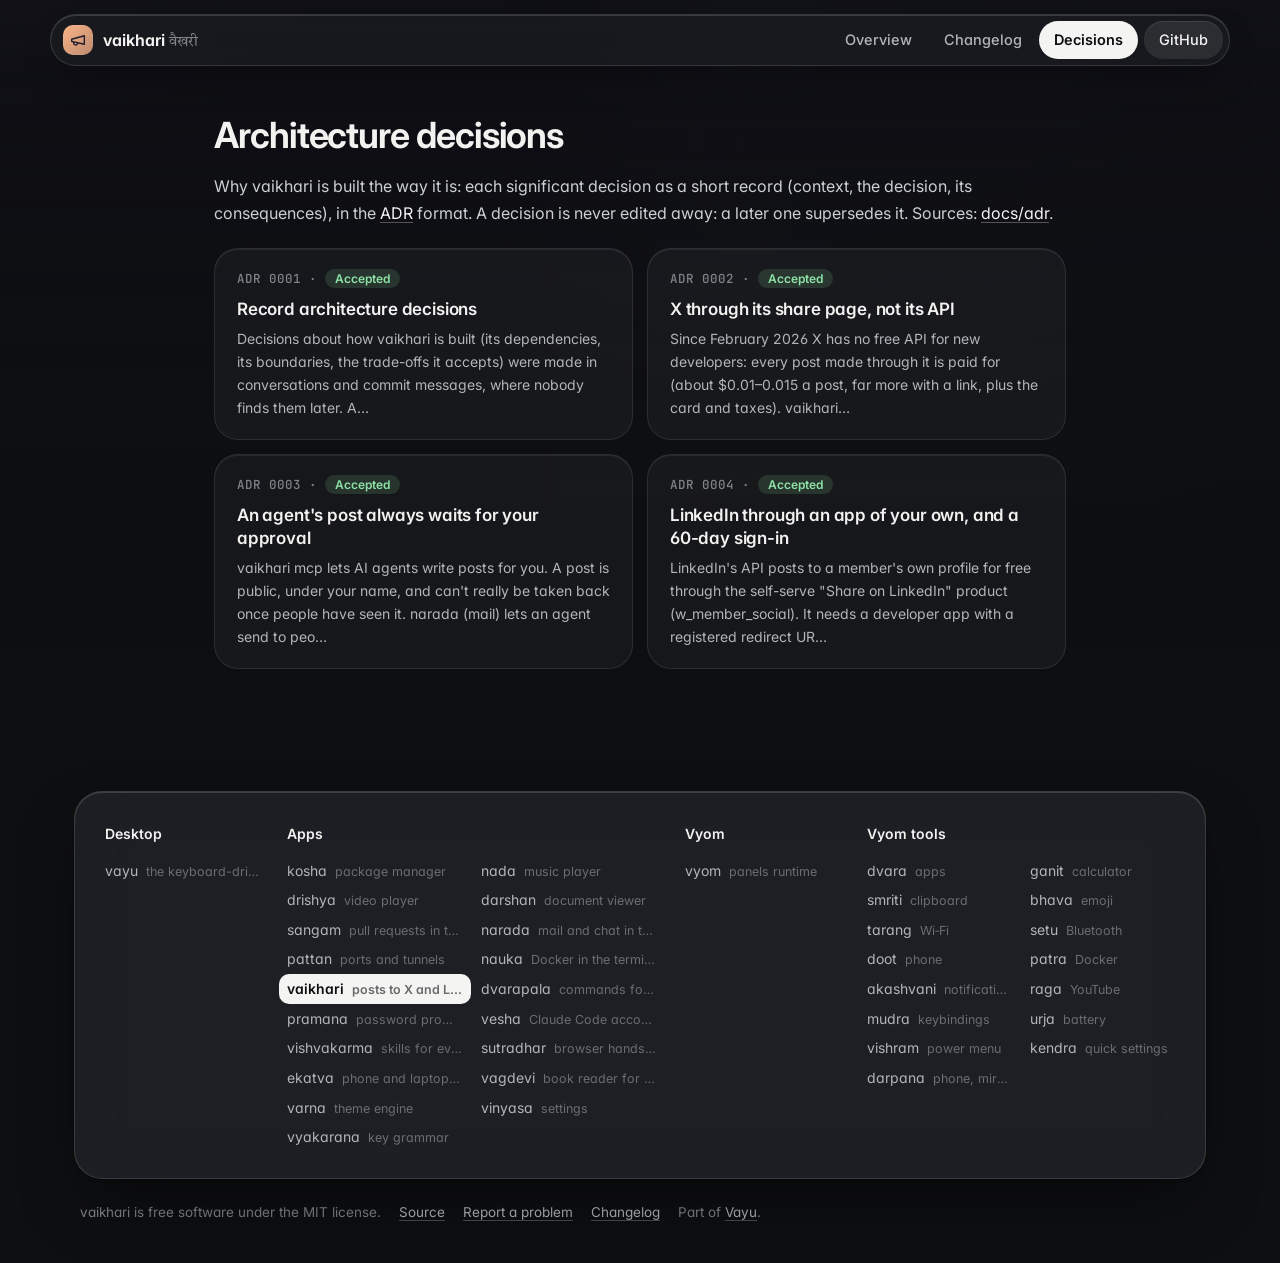
==== commit e36ca9ba: "Website: closer to Vayu's own Spatial site The tool's screenshot blurred behind the page, a centred " ====
--- a/docs/adr/index.html
+++ b/docs/adr/index.html
@@ -10,23 +10,25 @@
 <meta name="theme-color" content="#0e0f11">
 <link rel="icon" href="../assets/logo.svg" type="image/svg+xml">
 <link rel="preconnect" href="https://fonts.googleapis.com">
-<link href="https://fonts.googleapis.com/css2?family=Inter:wght@400;500;600;700;800&family=JetBrains+Mono:wght@400;600&display=swap" rel="stylesheet">
+<link rel="preconnect" href="https://fonts.gstatic.com" crossorigin>
+<link href="https://fonts.googleapis.com/css2?family=Inter:wght@400;500;600;700&family=JetBrains+Mono:wght@400;500;600&family=Tiro+Devanagari+Sanskrit&display=swap" rel="stylesheet">
 <link rel="stylesheet" href="../assets/site.css">
-<style>:root{--tool:#f7b07d;--glow:#f7b07d2e}</style>
+<style>:root{--tool:#f7b07d}.backdrop:before{background-image:url("../assets/screenshots/compose.png")}</style>
 </head>
-<body>
+<body class="sub">
+<div class="backdrop" aria-hidden="true"></div>
 <header class="top"><div class="in">
 <a class="brand" href="../index.html"><img src="../assets/logo.svg" alt=""><span>vaikhari <small>वैखरी</small></span></a>
-<nav><a href="../index.html" class="">Overview</a><a href="../changelog.html" class="">Changelog</a><a href="../adr/index.html" class="on hide">Decisions</a><a class="gh" href="https://github.com/Theyashsawarkar/vaikhari">GitHub ↗</a></nav></div></header>
+<nav><a href="../index.html" class="">Overview</a><a href="../changelog.html" class="">Changelog</a><a href="../adr/index.html" class="on hide">Decisions</a><a class="gh" href="https://github.com/Theyashsawarkar/vaikhari">GitHub</a></nav></div></header>
 
-<div class="wrap"><aside class="toc"></aside><article>
+<div class="wrap solo"><article>
 <h2>Architecture decisions</h2><p>Why vaikhari is built the way it is: each significant decision as a short record (context, the decision, its consequences), in the <a href="https://cognitect.com/blog/2011/11/15/documenting-architecture-decisions">ADR</a> format. A decision is never edited away: a later one supersedes it. Sources: <a href="https://github.com/Theyashsawarkar/vaikhari/tree/main/docs/adr">docs/adr</a>.</p><div class="cards"><a class="card" href="0001-record-architecture-decisions.html"><div class="n">ADR 0001 · <span class="status accepted">Accepted</span></div><h3>Record architecture decisions</h3><p>Decisions about how vaikhari is built (its dependencies, its boundaries, the trade-offs it accepts) were made in conversations and commit messages, where nobody finds them later. A…</p></a><a class="card" href="0002-x-through-its-share-page.html"><div class="n">ADR 0002 · <span class="status accepted">Accepted</span></div><h3>X through its share page, not its API</h3><p>Since February 2026 X has no free API for new developers: every post made through it is paid for (about $0.01–0.015 a post, far more with a link, plus the card and taxes). vaikhari…</p></a><a class="card" href="0003-agents-always-ask.html"><div class="n">ADR 0003 · <span class="status accepted">Accepted</span></div><h3>An agent&#x27;s post always waits for your approval</h3><p>vaikhari mcp lets AI agents write posts for you. A post is public, under your name, and can&#x27;t really be taken back once people have seen it. narada (mail) lets an agent send to peo…</p></a><a class="card" href="0004-linkedin-through-your-own-app.html"><div class="n">ADR 0004 · <span class="status accepted">Accepted</span></div><h3>LinkedIn through an app of your own, and a 60-day sign-in</h3><p>LinkedIn&#x27;s API posts to a member&#x27;s own profile for free through the self-serve &quot;Share on LinkedIn&quot; product (w_member_social). It needs a developer app with a registered redirect UR…</p></a></div>
 </article></div>
-<footer><div class="in"><div><h4>Desktop</h4><a href="https://vayu.theyashsawarkar.dev/" class="">vayu <span>वायु · the keyboard-driven Wayland desktop</span></a></div><div><h4>Apps</h4><a href="https://kosha.theyashsawarkar.dev/" class="">kosha <span>कोश · package manager</span></a><a href="https://nada.theyashsawarkar.dev/" class="">nada <span>नाद · music player</span></a><a href="https://drishya.theyashsawarkar.dev/" class="">drishya <span>दृश्य · video player</span></a><a href="https://darshan.theyashsawarkar.dev/" class="">darshan <span>दर्शन · document viewer</span></a><a href="https://sangam.theyashsawarkar.dev/" class="">sangam <span>संगम · pull requests in the terminal</span></a><a href="https://narada.theyashsawarkar.dev/" class="">narada <span>नारद · mail and chat in the terminal</span></a><a href="https://pattan.theyashsawarkar.dev/" class="">pattan <span>पत्तन · ports and tunnels</span></a><a href="https://nauka.theyashsawarkar.dev/" class="">nauka <span>नौका · Docker in the terminal</span></a><a href="https://vaikhari.theyashsawarkar.dev/" class="me">vaikhari <span>वैखरी · posts to X and LinkedIn</span></a><a href="https://dvarapala.theyashsawarkar.dev/" class="">dvarapala <span>द्वारपाल · commands for AI agents, approved</span></a><a href="https://pramana.theyashsawarkar.dev/" class="">pramana <span>प्रमाण · password prompts</span></a><a href="https://vesha.theyashsawarkar.dev/" class="">vesha <span>वेष · Claude Code accounts</span></a><a href="https://vishvakarma.theyashsawarkar.dev/" class="">vishvakarma <span>विश्वकर्मा · skills for every AI agent</span></a><a href="https://sutradhar.theyashsawarkar.dev/" class="">sutradhar <span>सूत्रधार · browser hands for AI agents</span></a><a href="https://ekatva.theyashsawarkar.dev/" class="">ekatva <span>एकत्व · phone and laptop, linked</span></a><a href="https://vagdevi.theyashsawarkar.dev/" class="">vagdevi <span>वाग्देवी · book reader for Android</span></a><a href="https://varna.theyashsawarkar.dev/" class="">varna <span>वर्ण · theme engine</span></a><a href="https://vinyasa.theyashsawarkar.dev/" class="">vinyasa <span>विन्यास · settings</span></a><a href="https://vyakarana.theyashsawarkar.dev/" class="">vyakarana <span>व्याकरण · key grammar</span></a></div><div><h4>Vyom</h4><a href="https://vyom.theyashsawarkar.dev/" class="">vyom <span>व्योम · panels runtime</span></a></div><div><h4>Vyom tools</h4><a href="https://dvara.theyashsawarkar.dev/" class="">dvara <span>द्वार · apps</span></a><a href="https://ganit.theyashsawarkar.dev/" class="">ganit <span>गणित · calculator</span></a><a href="https://smriti.theyashsawarkar.dev/" class="">smriti <span>स्मृति · clipboard</span></a><a href="https://bhava.theyashsawarkar.dev/" class="">bhava <span>भाव · emoji</span></a><a href="https://tarang.theyashsawarkar.dev/" class="">tarang <span>तरंग · Wi‑Fi</span></a><a href="https://setu.theyashsawarkar.dev/" class="">setu <span>सेतु · Bluetooth</span></a><a href="https://doot.theyashsawarkar.dev/" class="">doot <span>दूत · phone</span></a><a href="https://patra.theyashsawarkar.dev/" class="">patra <span>पात्र · Docker</span></a><a href="https://akashvani.theyashsawarkar.dev/" class="">akashvani <span>आकाशवाणी · notifications</span></a><a href="https://raga.theyashsawarkar.dev/" class="">raga <span>राग · YouTube</span></a><a href="https://mudra.theyashsawarkar.dev/" class="">mudra <span>मुद्रा · keybindings</span></a><a href="https://urja.theyashsawarkar.dev/" class="">urja <span>ऊर्जा · battery</span></a><a href="https://vishram.theyashsawarkar.dev/" class="">vishram <span>विश्राम · power menu</span></a><a href="https://kendra.theyashsawarkar.dev/" class="">kendra <span>केन्द्र · quick settings</span></a><a href="https://darpana.theyashsawarkar.dev/" class="">darpana <span>दर्पण · phone, mirrored</span></a></div></div>
-<div class="bottom">vaikhari is free software under the MIT license · <a href="https://github.com/Theyashsawarkar/vaikhari">source</a> · <a href="https://github.com/Theyashsawarkar/vaikhari/issues">issues</a> · <a href="../changelog.html">changelog</a> · part of <a href="https://vayu.theyashsawarkar.dev/">Vayu</a></div></footer>
+<footer><div class="in glass"><div class=""><h4>Desktop</h4><div class="list"><a href="https://vayu.theyashsawarkar.dev/" class="">vayu <span>the keyboard-driven Wayland desktop</span></a></div></div><div class="g2"><h4>Apps</h4><div class="list"><a href="https://kosha.theyashsawarkar.dev/" class="">kosha <span>package manager</span></a><a href="https://nada.theyashsawarkar.dev/" class="">nada <span>music player</span></a><a href="https://drishya.theyashsawarkar.dev/" class="">drishya <span>video player</span></a><a href="https://darshan.theyashsawarkar.dev/" class="">darshan <span>document viewer</span></a><a href="https://sangam.theyashsawarkar.dev/" class="">sangam <span>pull requests in the terminal</span></a><a href="https://narada.theyashsawarkar.dev/" class="">narada <span>mail and chat in the terminal</span></a><a href="https://pattan.theyashsawarkar.dev/" class="">pattan <span>ports and tunnels</span></a><a href="https://nauka.theyashsawarkar.dev/" class="">nauka <span>Docker in the terminal</span></a><a href="https://vaikhari.theyashsawarkar.dev/" class="me" aria-current="page">vaikhari <span>posts to X and LinkedIn</span></a><a href="https://dvarapala.theyashsawarkar.dev/" class="">dvarapala <span>commands for AI agents, approved</span></a><a href="https://pramana.theyashsawarkar.dev/" class="">pramana <span>password prompts</span></a><a href="https://vesha.theyashsawarkar.dev/" class="">vesha <span>Claude Code accounts</span></a><a href="https://vishvakarma.theyashsawarkar.dev/" class="">vishvakarma <span>skills for every AI agent</span></a><a href="https://sutradhar.theyashsawarkar.dev/" class="">sutradhar <span>browser hands for AI agents</span></a><a href="https://ekatva.theyashsawarkar.dev/" class="">ekatva <span>phone and laptop, linked</span></a><a href="https://vagdevi.theyashsawarkar.dev/" class="">vagdevi <span>book reader for Android</span></a><a href="https://varna.theyashsawarkar.dev/" class="">varna <span>theme engine</span></a><a href="https://vinyasa.theyashsawarkar.dev/" class="">vinyasa <span>settings</span></a><a href="https://vyakarana.theyashsawarkar.dev/" class="">vyakarana <span>key grammar</span></a></div></div><div class=""><h4>Vyom</h4><div class="list"><a href="https://vyom.theyashsawarkar.dev/" class="">vyom <span>panels runtime</span></a></div></div><div class="g2"><h4>Vyom tools</h4><div class="list"><a href="https://dvara.theyashsawarkar.dev/" class="">dvara <span>apps</span></a><a href="https://ganit.theyashsawarkar.dev/" class="">ganit <span>calculator</span></a><a href="https://smriti.theyashsawarkar.dev/" class="">smriti <span>clipboard</span></a><a href="https://bhava.theyashsawarkar.dev/" class="">bhava <span>emoji</span></a><a href="https://tarang.theyashsawarkar.dev/" class="">tarang <span>Wi‑Fi</span></a><a href="https://setu.theyashsawarkar.dev/" class="">setu <span>Bluetooth</span></a><a href="https://doot.theyashsawarkar.dev/" class="">doot <span>phone</span></a><a href="https://patra.theyashsawarkar.dev/" class="">patra <span>Docker</span></a><a href="https://akashvani.theyashsawarkar.dev/" class="">akashvani <span>notifications</span></a><a href="https://raga.theyashsawarkar.dev/" class="">raga <span>YouTube</span></a><a href="https://mudra.theyashsawarkar.dev/" class="">mudra <span>keybindings</span></a><a href="https://urja.theyashsawarkar.dev/" class="">urja <span>battery</span></a><a href="https://vishram.theyashsawarkar.dev/" class="">vishram <span>power menu</span></a><a href="https://kendra.theyashsawarkar.dev/" class="">kendra <span>quick settings</span></a><a href="https://darpana.theyashsawarkar.dev/" class="">darpana <span>phone, mirrored</span></a></div></div></div>
+<div class="bottom"><span>vaikhari is free software under the MIT license.</span><a href="https://github.com/Theyashsawarkar/vaikhari">Source</a><a href="https://github.com/Theyashsawarkar/vaikhari/issues">Report a problem</a><a href="../changelog.html">Changelog</a><span>Part of <a href="https://vayu.theyashsawarkar.dev/">Vayu</a>.</span></div></footer>
 <script>
-document.querySelectorAll('pre.code').forEach(p=>{const b=document.createElement('button');b.className='copy';b.textContent='Copy';
-b.onclick=()=>{navigator.clipboard.writeText(p.innerText.replace(/^Copy/,'')).then(()=>{b.textContent='Copied';setTimeout(()=>b.textContent='Copy',1200)})};p.appendChild(b)});
+document.querySelectorAll('pre.code').forEach(p=>{const b=document.createElement('button');b.className='copy';b.type='button';b.textContent='Copy';
+b.onclick=()=>{navigator.clipboard.writeText(p.querySelector('code').innerText).then(()=>{b.textContent='Copied';b.classList.add('done');setTimeout(()=>{b.textContent='Copy';b.classList.remove('done')},1400)})};p.appendChild(b)});
 const links=[...document.querySelectorAll('.toc a')];if(links.length){const hs=links.map(a=>document.getElementById(a.hash.slice(1))).filter(Boolean);
 const on=()=>{let cur=hs[0];for(const h of hs){if(h.getBoundingClientRect().top<120)cur=h}links.forEach(a=>a.classList.toggle('on',cur&&a.hash==='#'+cur.id))};
 addEventListener('scroll',on,{passive:true});on()}
--- a/docs/assets/site.css
+++ b/docs/assets/site.css
@@ -1,100 +1,131 @@
-/* Vayu's Spatial look: graphite glass that floats, very round, colour only
-   where it means something. The near-white accent is where you act (links,
-   the main button); the tool's own colour (--tool) is only its signature:
-   the logo's glow, the shloka's line, the release dots. */
+/* Vayu's Spatial look (the same as vayu.theyashsawarkar.dev): graphite
+   glass floating over the tool's own screenshot, blurred far out of focus;
+   very round; where you are is a near-white pill or brighter glass; no
+   glows; colour only where it means something. The tool's own colour
+   (--tool) is only its signature: the release dots. */
 :root{--crust:#0e0f11;--mantle:#141518;--base:#1b1c20;--s0:#2a2c31;--s1:#3a3c42;--ov0:#6a6d74;--ov1:#80838a;
---sub0:#b3b5ba;--sub1:#cdcfd3;--text:#f2f2f0;--accent:#f4f4f2;--green:#8ee2a6;--peach:#f7b07d;--red:#ff9389;--blue:#93c4ff;
---glass:rgba(255,255,255,.045);--rim:rgba(255,255,255,.10);--lit:inset 0 1px 0 rgba(255,255,255,.08);
---ui:"Inter","Segoe UI",system-ui,sans-serif;--mono:"JetBrains Mono","JetBrainsMono Nerd Font",ui-monospace,monospace}
+--sub0:#b3b5ba;--sub1:#cdcfd3;--text:#f2f2f0;--accent:#f4f4f2;--green:#8ee2a6;--peach:#f7b07d;--red:#ff9389;--blue:#93c4ff;--yellow:#f3d47f;
+--glass:rgba(52,54,60,.44);--hi:rgba(255,255,255,.09);--rim:rgba(255,255,255,.13);--lit:inset 0 1px 0 rgba(255,255,255,.15);
+--float:0 30px 70px -24px rgba(0,0,0,.7),0 2px 6px rgba(0,0,0,.25);--blur:blur(28px) saturate(160%);
+--ui:"Inter","Adwaita Sans",system-ui,sans-serif;--mono:"JetBrains Mono","JetBrainsMono Nerd Font",ui-monospace,monospace;
+--sa:"Tiro Devanagari Sanskrit","Noto Serif Devanagari",serif;color-scheme:dark}
 *{box-sizing:border-box}html{scroll-behavior:smooth;scroll-padding-top:96px}
-body{margin:0;background:var(--crust);color:var(--text);font:16px/1.65 var(--ui);-webkit-font-smoothing:antialiased}
-a{color:var(--accent);text-decoration:underline;text-decoration-color:rgba(244,244,242,.28);text-underline-offset:3px}
-a:hover{text-decoration-color:var(--accent)}
+body{margin:0;min-height:100vh;background:var(--crust);color:var(--text);font:16px/1.65 var(--ui);-webkit-font-smoothing:antialiased;font-feature-settings:"cv11","ss01"}
+/* the backdrop: the tool's screenshot, out of focus, fading to graphite */
+.backdrop{position:fixed;inset:0;z-index:-1;overflow:hidden;pointer-events:none}
+.backdrop:before{content:"";position:absolute;inset:-12%;background:center/cover no-repeat;filter:blur(64px) saturate(1.25) brightness(.62);transform:translateZ(0)}
+.backdrop:after{content:"";position:absolute;inset:0;background:linear-gradient(to bottom,rgba(14,15,17,.25),rgba(14,15,17,.8) 60%,var(--crust))}
+.backdrop.none:before{background:radial-gradient(60% 50% at 50% 0%,color-mix(in srgb,var(--tool) 22%,transparent),transparent 70%);filter:none}
+.sub .backdrop:after{background:linear-gradient(to bottom,rgba(14,15,17,.55),rgba(14,15,17,.93) 45%,var(--crust))}
+a{color:var(--accent);text-decoration:underline;text-decoration-color:rgba(244,244,242,.3);text-underline-offset:3px}
+a:hover{text-decoration-color:currentColor}
 code{font:.86em var(--mono);background:rgba(255,255,255,.07);padding:.14em .45em;border-radius:7px;color:var(--sub1)}
+kbd{display:inline-block;min-width:1.7em;padding:.05em .45em;font:500 .8em/1.6 var(--mono);text-align:center;color:var(--text);background:rgba(255,255,255,.08);border:1px solid rgba(255,255,255,.14);border-bottom-width:2px;border-radius:8px}
 img{max-width:100%;height:auto}
-:focus-visible{outline:2px solid var(--accent);outline-offset:3px;border-radius:8px}
-/* nav: a floating glass pill */
-.top{position:sticky;top:12px;z-index:20;padding:0 16px}
-.top .in{max-width:1240px;margin:0 auto;padding:8px 10px 8px 16px;display:flex;align-items:center;gap:22px;
-border-radius:999px;background:rgba(27,28,32,.62);border:1px solid var(--rim);box-shadow:var(--lit),0 18px 40px rgba(0,0,0,.35);
-backdrop-filter:blur(24px) saturate(1.5);-webkit-backdrop-filter:blur(24px) saturate(1.5)}
-.brand{display:flex;align-items:center;gap:10px;font-weight:650;font-size:16.5px;color:var(--text);text-decoration:none}
-.brand img{width:28px;height:28px;border-radius:9px}.brand small{font-weight:500;color:var(--ov1);font-size:13px}
-.top nav{display:flex;gap:4px;margin-left:auto;flex-wrap:wrap}
-.top nav a{color:var(--sub0);padding:6px 14px;border-radius:999px;font-size:14.5px;text-decoration:none}
-.top nav a:hover{background:rgba(255,255,255,.07);color:var(--text)}
-.top nav a.on{background:rgba(255,255,255,.14);color:var(--text);box-shadow:var(--lit)}
-.top nav a.gh{background:var(--accent);color:var(--crust);font-weight:600}.top nav a.gh:hover{background:#fff}
-/* hero: the tool's light in a dark room */
-.hero{position:relative;overflow:hidden;margin-top:-64px;padding-top:64px}
-.hero:before{content:"";position:absolute;inset:-30% -10% auto;height:720px;
-background:radial-gradient(640px 340px at 18% 32%,var(--glow),transparent 70%),radial-gradient(520px 300px at 86% 8%,rgba(255,255,255,.06),transparent 70%);pointer-events:none}
-.hero .in{position:relative;max-width:1240px;margin:0 auto;padding:84px 24px 60px;display:grid;grid-template-columns:minmax(0,1fr) auto;gap:48px;align-items:center}
-.eyebrow{display:inline-flex;align-items:center;gap:8px;font:500 13.5px var(--ui);color:var(--sub1);padding:5px 13px 5px 11px;border-radius:999px;
-background:var(--glass);border:1px solid var(--rim);box-shadow:var(--lit)}
-.eyebrow:before{content:"";width:7px;height:7px;border-radius:50%;background:var(--tool)}
-.hero h1{font-size:clamp(42px,6vw,68px);line-height:1.02;margin:18px 0 8px;letter-spacing:-.035em;font-weight:700}
-.hero .sa{font-size:22px;color:var(--sub1);margin-bottom:22px}.hero .sa span{color:var(--ov1)}
-.hero .shloka{margin:0 0 28px;padding:16px 20px;border-radius:22px;background:var(--glass);border:1px solid var(--rim);box-shadow:var(--lit),inset 3px 0 0 var(--tool);max-width:720px}
-.hero .shloka p{margin:0 0 6px;font-size:18px;line-height:1.6;color:var(--text)}.hero .shloka figcaption{font-size:14px;color:var(--sub0)}.hero .shloka cite{color:var(--ov1);font-style:normal;white-space:nowrap}
-.hero p.lead{font-size:19px;color:var(--sub0);max-width:680px;margin:0 0 28px}
-.cta{display:flex;gap:10px;flex-wrap:wrap}
-.btn{display:inline-flex;align-items:center;gap:8px;padding:11px 20px;border-radius:999px;font-weight:600;font-size:15px;color:var(--text);
-background:rgba(255,255,255,.07);border:1px solid var(--rim);box-shadow:var(--lit);text-decoration:none}
-.btn:hover{background:rgba(255,255,255,.12)}
-.btn.primary{background:var(--accent);color:var(--crust);border-color:transparent;box-shadow:none}.btn.primary:hover{background:#fff}
-.hero .logo{width:184px;height:184px;filter:drop-shadow(0 28px 56px var(--glow))}
-.meta{display:flex;gap:18px;flex-wrap:wrap;margin-top:24px;color:var(--ov1);font-size:14px}.meta b{color:var(--sub1);font-weight:600}
-/* layout */
-.wrap{max-width:1240px;margin:0 auto;padding:44px 24px 88px;display:grid;grid-template-columns:230px minmax(0,1fr);gap:52px}
-.toc{position:sticky;top:96px;align-self:start;max-height:calc(100vh - 116px);overflow:auto;font-size:14px;padding-right:6px}
-.toc b{display:block;font-size:13px;font-weight:600;color:var(--ov1);margin:0 0 10px 12px}
-.toc a{display:block;color:var(--sub0);padding:5px 12px;border-radius:12px;text-decoration:none}
-.toc a.l3{padding-left:24px;font-size:13px;color:var(--ov1)}
-.toc a:hover{color:var(--text);background:rgba(255,255,255,.04)}
-.toc a.on{color:var(--text);background:rgba(255,255,255,.09);box-shadow:var(--lit)}
-article{min-width:0}
-article h2{font-size:30px;letter-spacing:-.02em;margin:60px 0 14px;padding-top:6px;font-weight:650}
-article h2:first-child{margin-top:0}
-article h3{font-size:20px;margin:34px 0 10px;font-weight:600}article h4{font-size:16px;margin:24px 0 8px;color:var(--sub1)}
-article p,article li{color:var(--sub1)}
+:focus-visible{outline:2px solid var(--accent);outline-offset:3px;border-radius:10px}
+.glass{background:var(--glass);-webkit-backdrop-filter:var(--blur);backdrop-filter:var(--blur);border:1px solid var(--rim);box-shadow:var(--lit),var(--float)}
+/* nav: a floating glass capsule; the page you're on is the near-white pill */
+.top{position:sticky;top:0;z-index:20;padding:14px 24px 0}
+.top .in{max-width:1180px;margin:0 auto;padding:6px 6px 6px 10px;display:flex;align-items:center;gap:18px;border-radius:999px;
+background:rgba(30,31,35,.62);-webkit-backdrop-filter:var(--blur);backdrop-filter:var(--blur);border:1px solid var(--rim);box-shadow:var(--lit),0 18px 40px -18px rgba(0,0,0,.7)}
+.brand{display:flex;align-items:center;gap:10px;font-weight:650;font-size:16px;color:var(--text);text-decoration:none;padding:2px 6px 2px 2px;border-radius:999px}
+.brand img{width:30px;height:30px;border-radius:10px}.brand small{font:400 14px var(--sa);color:var(--ov1)}
+.top nav{display:flex;gap:2px;margin-left:auto}
+.top nav a{color:var(--sub0);padding:7px 15px;border-radius:999px;font-size:14.5px;font-weight:500;text-decoration:none;white-space:nowrap;transition:background-color .15s,color .15s}
+.top nav a:hover{background:rgba(255,255,255,.08);color:var(--text)}
+.top nav a.on{background:var(--accent);color:var(--crust);font-weight:600}
+.top nav a.gh{color:var(--text);background:rgba(255,255,255,.09);box-shadow:inset 0 1px 0 rgba(255,255,255,.1);margin-left:4px}.top nav a.gh:hover{background:rgba(255,255,255,.15)}
+/* hero: the logo, the name, the verse, then the tool itself */
+.hero{max-width:860px;margin:0 auto;padding:76px 24px 0;text-align:center}
+.hero .logo{width:104px;height:104px;border-radius:28px;box-shadow:0 26px 50px -18px rgba(0,0,0,.8),0 0 0 1px rgba(255,255,255,.08)}
+.hero h1{font-size:clamp(46px,7vw,76px);line-height:1;margin:26px 0 10px;letter-spacing:-.04em;font-weight:700}
+.hero .sa{font-size:16px;color:var(--sub0)}.hero .sa b{font:400 21px var(--sa);color:var(--sub1);margin-right:6px}.hero .sa i{font-style:normal;color:var(--ov1)}
+.hero p.lead{font-size:19.5px;line-height:1.55;color:var(--sub1);max-width:34em;margin:22px auto 0;text-wrap:pretty}
+.hero .shloka{margin:34px auto 0;max-width:600px}
+.hero .shloka p{margin:0;font:400 21px/1.55 var(--sa);color:var(--text)}
+.hero .shloka figcaption{margin-top:10px;font-size:14.5px;color:var(--sub0);text-wrap:pretty}.hero .shloka cite{display:block;margin-top:2px;color:var(--ov1);font-style:normal;font-size:13px}
+.cta{display:flex;gap:10px;flex-wrap:wrap;justify-content:center;margin-top:32px}
+.btn{display:inline-flex;align-items:center;gap:8px;padding:12px 22px;border-radius:999px;font-weight:600;font-size:15px;color:var(--text);
+background:rgba(255,255,255,.08);border:1px solid var(--rim);box-shadow:var(--lit);-webkit-backdrop-filter:var(--blur);backdrop-filter:var(--blur);text-decoration:none;transition:background-color .15s}
+.btn:hover{background:rgba(255,255,255,.14)}
+.btn.primary{background:var(--accent);color:var(--crust);border-color:transparent;box-shadow:0 10px 30px -12px rgba(0,0,0,.6)}.btn.primary:hover{background:#fff}
+.meta{display:flex;gap:6px;flex-wrap:wrap;justify-content:center;margin-top:20px;font-size:13.5px;color:var(--ov1)}
+.meta span{padding:4px 12px;border-radius:999px;border:1px solid rgba(255,255,255,.09)}.meta b{color:var(--sub1);font-weight:600}
+.shot{max-width:1180px;margin:56px auto 0;padding:0 24px;display:flex;gap:22px;justify-content:center;align-items:flex-start}
+.shot img{display:block;border-radius:26px;border:1px solid var(--rim);background:var(--base);box-shadow:0 0 0 6px rgba(255,255,255,.04),0 50px 110px -30px rgba(0,0,0,.85)}
+.shot.many img{flex:1 1 0;min-width:0;max-width:300px;border-radius:30px}
+.shot figcaption{display:none}
+/* layout: a glass "On this page" panel beside the article */
+.wrap{max-width:1180px;margin:0 auto;padding:72px 24px 40px;display:grid;grid-template-columns:240px minmax(0,1fr);gap:56px}
+.sub .wrap{padding-top:48px}
+.wrap.solo{grid-template-columns:minmax(0,1fr);max-width:900px}.wrap.solo article{max-width:none}
+.adrmeta+h2{border-top:0;padding-top:0;margin-top:10px;font-size:36px;letter-spacing:-.03em}
+article>h2:first-child{font-size:36px;letter-spacing:-.03em}
+.toc{position:sticky;top:92px;align-self:start;max-height:calc(100vh - 112px);overflow:auto;scrollbar-width:thin;scrollbar-color:rgba(255,255,255,.15) transparent;
+padding:14px 8px 10px;border-radius:24px;background:rgba(30,31,35,.6);-webkit-backdrop-filter:var(--blur);backdrop-filter:var(--blur);border:1px solid var(--rim);box-shadow:var(--lit),0 24px 50px -24px rgba(0,0,0,.7)}
+.toc:empty{display:none}
+.toc b{display:block;font-size:13px;font-weight:600;color:var(--ov1);margin:0 12px 6px}
+.toc a{display:block;color:var(--sub0);padding:6px 12px;border-radius:14px;font-size:13.5px;line-height:1.4;text-decoration:none;transition:background-color .15s,color .15s}
+.toc a.l3{padding:4px 12px 4px 24px;font-size:12.5px;color:var(--ov1)}
+.toc a:hover{color:var(--text);background:rgba(255,255,255,.06)}
+.toc a.on{color:var(--text);background:rgba(255,255,255,.11);box-shadow:inset 0 1px 0 rgba(255,255,255,.12),inset 0 0 0 1px rgba(255,255,255,.08)}
+article{min-width:0;max-width:820px}
+article h2{font-size:28px;line-height:1.2;letter-spacing:-.022em;margin:64px 0 14px;padding-top:28px;border-top:1px solid rgba(255,255,255,.08);font-weight:650}
+article>h2:first-child,article>section:first-child h2{margin-top:0;padding-top:0;border-top:0}
+article h3{font-size:19px;margin:34px 0 10px;font-weight:600;letter-spacing:-.01em}article h4{font-size:16px;margin:24px 0 8px;color:var(--sub1)}
+article p,article li{color:var(--sub1);overflow-wrap:anywhere}article strong{color:var(--text);font-weight:600}
 article .anchor{opacity:0;margin-left:-22px;width:22px;display:inline-block;color:var(--ov0);text-decoration:none}
 article h2:hover .anchor,article h3:hover .anchor{opacity:1}
-article ul,article ol{padding-left:22px}article li{margin:5px 0}
-article img{border-radius:22px;border:1px solid var(--rim);box-shadow:0 24px 60px rgba(0,0,0,.35)}
+article ul,article ol{padding-left:22px}article li{margin:5px 0}article li::marker{color:var(--ov0)}
+article img{border-radius:22px;border:1px solid var(--rim);box-shadow:0 30px 70px -28px rgba(0,0,0,.85)}
 article p[align=center]{text-align:center}article p[align=center] img{margin:6px 0}
-article blockquote{margin:22px 0;padding:16px 22px;background:var(--glass);border:1px solid var(--rim);box-shadow:var(--lit);border-radius:22px}
-article blockquote p{margin:0;color:var(--sub0)}
-pre.code{position:relative;background:rgba(0,0,0,.28);border:1px solid var(--rim);box-shadow:var(--lit);border-radius:20px;padding:18px 20px;overflow:auto;font:13.5px/1.65 var(--mono);color:var(--sub1)}
+article blockquote{margin:22px 0;padding:14px 20px;background:rgba(255,255,255,.04);border:1px solid rgba(255,255,255,.08);box-shadow:inset 0 1px 0 rgba(255,255,255,.06);border-radius:20px}
+article blockquote p{margin:.2em 0;color:var(--sub0)}
+pre.code{position:relative;background:rgba(10,11,13,.6);border:1px solid rgba(255,255,255,.08);border-radius:18px;padding:18px 20px;overflow:auto;font:13.5px/1.65 var(--mono);color:var(--sub1)}
 pre.code code{background:none;padding:0;font-size:inherit;color:inherit}
-pre.code .copy{position:absolute;top:10px;right:10px;font:600 12px var(--ui);padding:5px 12px;border-radius:999px;border:0;background:rgba(255,255,255,.1);color:var(--text);cursor:pointer;opacity:0;transition:opacity .15s}
-pre.code:hover .copy,pre.code .copy:focus-visible{opacity:1}
-.table{overflow:auto;margin:16px 0;border:1px solid var(--rim);border-radius:20px;background:var(--glass);box-shadow:var(--lit)}
+pre.code .copy{position:absolute;top:10px;right:10px;font:600 12.5px var(--ui);padding:5px 13px;border-radius:999px;border:1px solid rgba(255,255,255,.12);background:rgba(255,255,255,.08);color:var(--sub1);cursor:pointer;opacity:0;transition:opacity .15s,background-color .15s}
+pre.code:hover .copy,pre.code .copy:focus-visible{opacity:1}pre.code .copy:hover{background:var(--accent);color:var(--crust)}
+pre.code .copy.done{background:var(--green);color:var(--crust);border-color:transparent;opacity:1}
+.table{overflow:auto;margin:18px 0 22px;border:1px solid rgba(255,255,255,.09);border-radius:20px;background:rgba(255,255,255,.035)}
 table{border-collapse:collapse;width:100%;font-size:14.5px}
-th{text-align:left;color:var(--sub1);font-weight:600;padding:11px 16px;border-bottom:1px solid var(--rim);background:rgba(255,255,255,.03)}
-td{padding:10px 16px;border-bottom:1px solid rgba(255,255,255,.06);color:var(--sub1);vertical-align:top}tr:last-child td{border-bottom:0}
+th{text-align:left;color:var(--ov1);font-size:13px;font-weight:600;padding:12px 16px;border-bottom:1px solid rgba(255,255,255,.08);white-space:nowrap}
+td{padding:11px 16px;border-top:1px solid rgba(255,255,255,.05);color:var(--sub1);vertical-align:top}tbody tr:first-child td{border-top:0}
 td code{white-space:nowrap}
-/* changelog */
-.release{position:relative;padding:0 0 10px 30px;border-left:1px solid var(--s1);margin-left:6px}
-.release:before{content:"";position:absolute;left:-6px;top:11px;width:11px;height:11px;border-radius:50%;background:var(--tool);box-shadow:0 0 0 4px var(--crust)}
-.release h2{margin-top:0;font-size:24px}.release h2 .date{font:500 14px var(--mono);color:var(--ov1);margin-left:10px}
-.release .tag{font:600 12px var(--mono);padding:2px 10px;border-radius:999px;background:rgba(255,255,255,.08);color:var(--text);margin-left:8px;vertical-align:3px}
-/* adr */
-.cards{display:grid;grid-template-columns:repeat(auto-fill,minmax(300px,1fr));gap:14px;margin:18px 0}
-.card{display:block;background:var(--glass);border:1px solid var(--rim);box-shadow:var(--lit);border-radius:24px;padding:20px 22px;color:var(--text);text-decoration:none;transition:background .15s,border-color .15s}
-.card:hover{background:rgba(255,255,255,.075);border-color:rgba(255,255,255,.2)}
-.card .n{font:600 12px var(--mono);color:var(--ov1)}.card h3{margin:6px 0 6px;font-size:17px}.card p{margin:0;color:var(--sub0);font-size:14px}
+/* changelog: each release a glass card on a thread */
+.release{position:relative;margin:0 0 18px 22px;padding:22px 26px 10px;border-radius:24px;background:rgba(255,255,255,.035);border:1px solid rgba(255,255,255,.08);box-shadow:inset 0 1px 0 rgba(255,255,255,.07)}
+.release:before{content:"";position:absolute;left:-23px;top:0;bottom:-18px;width:1px;background:rgba(255,255,255,.1)}
+.release:after{content:"";position:absolute;left:-28px;top:30px;width:11px;height:11px;border-radius:50%;background:var(--tool);box-shadow:0 0 0 4px var(--crust)}
+.release:last-child:before{bottom:auto;height:30px}
+.release h2{margin:0 0 6px;padding:0;border:0;font-size:22px;display:flex;align-items:baseline;flex-wrap:wrap;gap:4px 12px}
+.release h2 .date{font:500 13.5px var(--mono);color:var(--ov1)}
+.release .tag{font:600 12.5px var(--ui);padding:3px 11px;border-radius:999px;background:rgba(255,255,255,.08);color:var(--sub1);text-decoration:none;margin-left:auto}
+.release .tag:hover{background:rgba(255,255,255,.14);color:var(--text)}
+.release h3{font-size:15px;color:var(--sub0);margin:18px 0 6px}
+/* decisions */
+.cards{display:grid;grid-template-columns:repeat(auto-fill,minmax(min(300px,100%),1fr));gap:14px;margin:22px 0}
+.card{display:block;background:rgba(255,255,255,.04);border:1px solid rgba(255,255,255,.09);box-shadow:inset 0 1px 0 rgba(255,255,255,.07);border-radius:24px;padding:20px 22px;color:var(--text);text-decoration:none;transition:background-color .15s,border-color .15s}
+.card:hover{background:var(--hi);border-color:rgba(255,255,255,.18)}
+.card .n{font:500 12.5px var(--mono);color:var(--ov1);display:flex;gap:8px;align-items:center}.card h3{margin:10px 0 6px;font-size:17px;line-height:1.35}.card p{margin:0;color:var(--sub0);font-size:14px}
 .status{display:inline-block;font:600 12px var(--ui);padding:2px 10px;border-radius:999px;background:rgba(142,226,166,.14);color:var(--green)}
 .status.superseded,.status.deprecated{background:rgba(247,176,125,.14);color:var(--peach)}.status.proposed{background:rgba(147,196,255,.14);color:var(--blue)}
-/* footer */
-footer{border-top:1px solid rgba(255,255,255,.06);background:var(--mantle)}
-footer .in{max-width:1240px;margin:0 auto;padding:48px 24px;display:grid;grid-template-columns:repeat(auto-fit,minmax(200px,1fr));gap:28px}
-footer h4{margin:0 0 10px;font-size:13.5px;font-weight:600;color:var(--sub0)}
-footer a{display:flex;gap:8px;align-items:baseline;color:var(--sub0);font-size:14px;padding:2px 0;text-decoration:none}footer a:hover{color:var(--text)}footer a span{color:var(--ov0);font-size:12.5px}
-footer a.me{color:var(--text);font-weight:600}
-footer .bottom{max-width:1240px;margin:0 auto;padding:0 24px 32px;color:var(--ov0);font-size:13px}
-footer .bottom a{display:inline;padding:0;font-size:13px;text-decoration:underline}
-@media(max-width:900px){.wrap{grid-template-columns:1fr}.toc{display:none}.hero .in{grid-template-columns:1fr}.hero .logo{width:112px;height:112px;order:-1}
-.top nav a:not(.gh){padding:6px 9px}}
-@media(max-width:560px){.top{padding:0 10px}.top .in{gap:10px;padding-left:12px}.brand small{display:none}.top nav a.hide{display:none}.hero .in{padding:52px 16px 36px}.wrap{padding:28px 16px 64px}}
+.adrmeta{display:flex;gap:10px;align-items:center;font:13px var(--mono);color:var(--ov1);margin:0 0 6px}
+.back{display:flex;gap:10px;margin-top:44px}.back a{text-decoration:none}
+/* footer: the family, in one glass panel */
+footer{max-width:1180px;margin:60px auto 0;padding:0 24px 40px}
+footer .in{display:grid;grid-template-columns:1fr 2.4fr 1fr 2fr;gap:28px;padding:30px 30px 26px;border-radius:28px}
+footer h4{margin:0 0 10px;font-size:14px;font-weight:600;color:var(--text)}
+footer .list{display:grid;gap:0 18px}footer .g2 .list{grid-template-columns:1fr 1fr}
+footer a{display:flex;gap:8px;align-items:baseline;color:var(--sub0);font-size:14px;padding:3px 8px;margin:0 -8px;border-radius:10px;text-decoration:none;min-width:0}
+footer a:hover{color:var(--text);background:rgba(255,255,255,.06)}footer a span{color:var(--ov0);font-size:12.5px;white-space:nowrap;overflow:hidden;text-overflow:ellipsis}
+footer a.me{color:var(--crust);background:var(--accent);font-weight:600}footer a.me span{color:rgba(14,15,17,.6)}
+footer .bottom{display:flex;flex-wrap:wrap;gap:6px 18px;padding:22px 6px 0;color:var(--ov1);font-size:13.5px}
+footer .bottom a{display:inline;padding:0;margin:0;font-size:13.5px;color:var(--sub0);text-decoration:underline;text-decoration-color:rgba(255,255,255,.25)}footer .bottom a:hover{background:none}
+@media(max-width:1000px){footer .in{grid-template-columns:1fr 1fr}}
+@media(max-width:900px){.wrap{grid-template-columns:1fr;gap:28px}.toc{display:none}}
+@media(max-width:640px){.top{padding:10px 10px 0}.top .in{gap:6px;padding-left:6px}.brand small,.brand span{display:none}
+.top nav{overflow-x:auto;scrollbar-width:none}.top nav::-webkit-scrollbar{display:none}.top nav a{padding:7px 11px;font-size:14px}.top nav a.hide{display:none}
+.hero{padding:44px 16px 0}.hero .logo{width:84px;height:84px;border-radius:23px}.hero p.lead{font-size:17px}.hero .shloka p{font-size:18.5px}
+.shot{margin-top:36px;padding:0 16px;gap:10px}.shot img{border-radius:16px}.shot.many img{border-radius:18px}
+.wrap{padding:52px 16px 32px}article h2{font-size:23px}.release{margin-left:14px;padding:18px 18px 8px}.release:before{left:-15px}.release:after{left:-20px}
+footer{padding:0 16px 32px}footer .in{grid-template-columns:1fr;padding:22px 20px}footer .g2 .list{grid-template-columns:1fr}}
 @media(prefers-reduced-motion:reduce){html{scroll-behavior:auto}*{transition:none!important}}
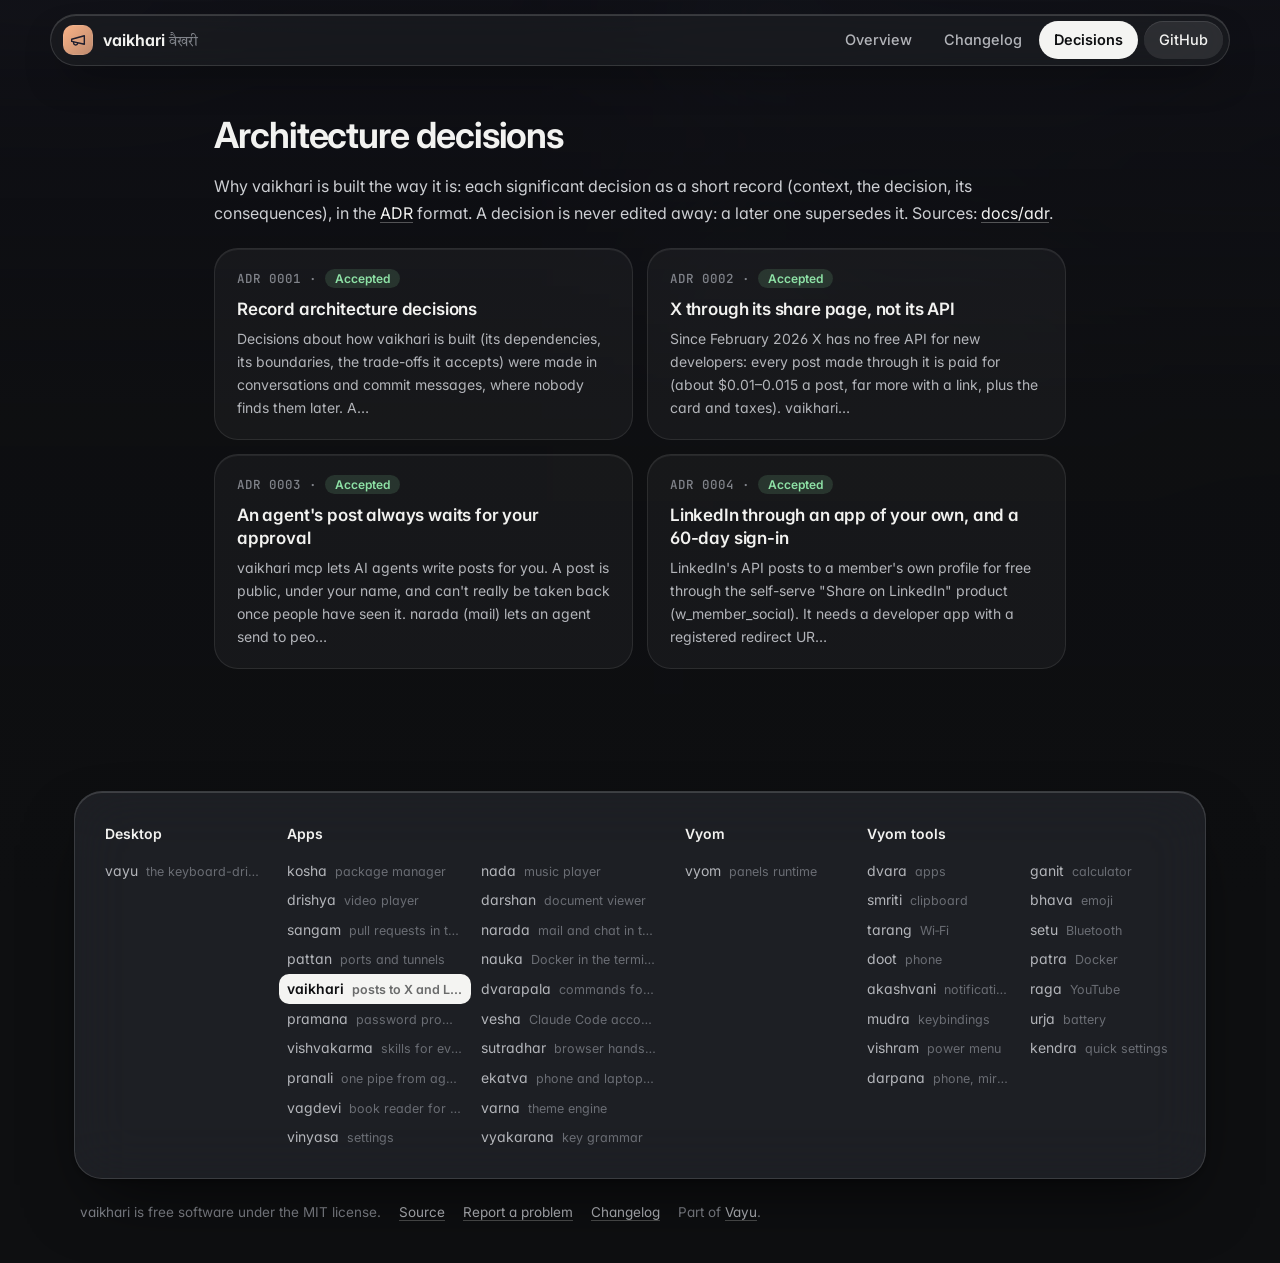
==== commit 774d360c: "Website: pranali in the family list; build-site.py passes ruff Co-Authored-By: Claude Opus 5.5 <nore" ====
--- a/docs/adr/index.html
+++ b/docs/adr/index.html
@@ -24,7 +24,7 @@
 <div class="wrap solo"><article>
 <h2>Architecture decisions</h2><p>Why vaikhari is built the way it is: each significant decision as a short record (context, the decision, its consequences), in the <a href="https://cognitect.com/blog/2011/11/15/documenting-architecture-decisions">ADR</a> format. A decision is never edited away: a later one supersedes it. Sources: <a href="https://github.com/Theyashsawarkar/vaikhari/tree/main/docs/adr">docs/adr</a>.</p><div class="cards"><a class="card" href="0001-record-architecture-decisions.html"><div class="n">ADR 0001 · <span class="status accepted">Accepted</span></div><h3>Record architecture decisions</h3><p>Decisions about how vaikhari is built (its dependencies, its boundaries, the trade-offs it accepts) were made in conversations and commit messages, where nobody finds them later. A…</p></a><a class="card" href="0002-x-through-its-share-page.html"><div class="n">ADR 0002 · <span class="status accepted">Accepted</span></div><h3>X through its share page, not its API</h3><p>Since February 2026 X has no free API for new developers: every post made through it is paid for (about $0.01–0.015 a post, far more with a link, plus the card and taxes). vaikhari…</p></a><a class="card" href="0003-agents-always-ask.html"><div class="n">ADR 0003 · <span class="status accepted">Accepted</span></div><h3>An agent&#x27;s post always waits for your approval</h3><p>vaikhari mcp lets AI agents write posts for you. A post is public, under your name, and can&#x27;t really be taken back once people have seen it. narada (mail) lets an agent send to peo…</p></a><a class="card" href="0004-linkedin-through-your-own-app.html"><div class="n">ADR 0004 · <span class="status accepted">Accepted</span></div><h3>LinkedIn through an app of your own, and a 60-day sign-in</h3><p>LinkedIn&#x27;s API posts to a member&#x27;s own profile for free through the self-serve &quot;Share on LinkedIn&quot; product (w_member_social). It needs a developer app with a registered redirect UR…</p></a></div>
 </article></div>
-<footer><div class="in glass"><div class=""><h4>Desktop</h4><div class="list"><a href="https://vayu.theyashsawarkar.dev/" class="">vayu <span>the keyboard-driven Wayland desktop</span></a></div></div><div class="g2"><h4>Apps</h4><div class="list"><a href="https://kosha.theyashsawarkar.dev/" class="">kosha <span>package manager</span></a><a href="https://nada.theyashsawarkar.dev/" class="">nada <span>music player</span></a><a href="https://drishya.theyashsawarkar.dev/" class="">drishya <span>video player</span></a><a href="https://darshan.theyashsawarkar.dev/" class="">darshan <span>document viewer</span></a><a href="https://sangam.theyashsawarkar.dev/" class="">sangam <span>pull requests in the terminal</span></a><a href="https://narada.theyashsawarkar.dev/" class="">narada <span>mail and chat in the terminal</span></a><a href="https://pattan.theyashsawarkar.dev/" class="">pattan <span>ports and tunnels</span></a><a href="https://nauka.theyashsawarkar.dev/" class="">nauka <span>Docker in the terminal</span></a><a href="https://vaikhari.theyashsawarkar.dev/" class="me" aria-current="page">vaikhari <span>posts to X and LinkedIn</span></a><a href="https://dvarapala.theyashsawarkar.dev/" class="">dvarapala <span>commands for AI agents, approved</span></a><a href="https://pramana.theyashsawarkar.dev/" class="">pramana <span>password prompts</span></a><a href="https://vesha.theyashsawarkar.dev/" class="">vesha <span>Claude Code accounts</span></a><a href="https://vishvakarma.theyashsawarkar.dev/" class="">vishvakarma <span>skills for every AI agent</span></a><a href="https://sutradhar.theyashsawarkar.dev/" class="">sutradhar <span>browser hands for AI agents</span></a><a href="https://ekatva.theyashsawarkar.dev/" class="">ekatva <span>phone and laptop, linked</span></a><a href="https://vagdevi.theyashsawarkar.dev/" class="">vagdevi <span>book reader for Android</span></a><a href="https://varna.theyashsawarkar.dev/" class="">varna <span>theme engine</span></a><a href="https://vinyasa.theyashsawarkar.dev/" class="">vinyasa <span>settings</span></a><a href="https://vyakarana.theyashsawarkar.dev/" class="">vyakarana <span>key grammar</span></a></div></div><div class=""><h4>Vyom</h4><div class="list"><a href="https://vyom.theyashsawarkar.dev/" class="">vyom <span>panels runtime</span></a></div></div><div class="g2"><h4>Vyom tools</h4><div class="list"><a href="https://dvara.theyashsawarkar.dev/" class="">dvara <span>apps</span></a><a href="https://ganit.theyashsawarkar.dev/" class="">ganit <span>calculator</span></a><a href="https://smriti.theyashsawarkar.dev/" class="">smriti <span>clipboard</span></a><a href="https://bhava.theyashsawarkar.dev/" class="">bhava <span>emoji</span></a><a href="https://tarang.theyashsawarkar.dev/" class="">tarang <span>Wi‑Fi</span></a><a href="https://setu.theyashsawarkar.dev/" class="">setu <span>Bluetooth</span></a><a href="https://doot.theyashsawarkar.dev/" class="">doot <span>phone</span></a><a href="https://patra.theyashsawarkar.dev/" class="">patra <span>Docker</span></a><a href="https://akashvani.theyashsawarkar.dev/" class="">akashvani <span>notifications</span></a><a href="https://raga.theyashsawarkar.dev/" class="">raga <span>YouTube</span></a><a href="https://mudra.theyashsawarkar.dev/" class="">mudra <span>keybindings</span></a><a href="https://urja.theyashsawarkar.dev/" class="">urja <span>battery</span></a><a href="https://vishram.theyashsawarkar.dev/" class="">vishram <span>power menu</span></a><a href="https://kendra.theyashsawarkar.dev/" class="">kendra <span>quick settings</span></a><a href="https://darpana.theyashsawarkar.dev/" class="">darpana <span>phone, mirrored</span></a></div></div></div>
+<footer><div class="in glass"><div class=""><h4>Desktop</h4><div class="list"><a href="https://vayu.theyashsawarkar.dev/" class="">vayu <span>the keyboard-driven Wayland desktop</span></a></div></div><div class="g2"><h4>Apps</h4><div class="list"><a href="https://kosha.theyashsawarkar.dev/" class="">kosha <span>package manager</span></a><a href="https://nada.theyashsawarkar.dev/" class="">nada <span>music player</span></a><a href="https://drishya.theyashsawarkar.dev/" class="">drishya <span>video player</span></a><a href="https://darshan.theyashsawarkar.dev/" class="">darshan <span>document viewer</span></a><a href="https://sangam.theyashsawarkar.dev/" class="">sangam <span>pull requests in the terminal</span></a><a href="https://narada.theyashsawarkar.dev/" class="">narada <span>mail and chat in the terminal</span></a><a href="https://pattan.theyashsawarkar.dev/" class="">pattan <span>ports and tunnels</span></a><a href="https://nauka.theyashsawarkar.dev/" class="">nauka <span>Docker in the terminal</span></a><a href="https://vaikhari.theyashsawarkar.dev/" class="me" aria-current="page">vaikhari <span>posts to X and LinkedIn</span></a><a href="https://dvarapala.theyashsawarkar.dev/" class="">dvarapala <span>commands for AI agents, approved</span></a><a href="https://pramana.theyashsawarkar.dev/" class="">pramana <span>password prompts</span></a><a href="https://vesha.theyashsawarkar.dev/" class="">vesha <span>Claude Code accounts</span></a><a href="https://vishvakarma.theyashsawarkar.dev/" class="">vishvakarma <span>skills for every AI agent</span></a><a href="https://sutradhar.theyashsawarkar.dev/" class="">sutradhar <span>browser hands for AI agents</span></a><a href="https://pranali.theyashsawarkar.dev/" class="">pranali <span>one pipe from agents to tools</span></a><a href="https://ekatva.theyashsawarkar.dev/" class="">ekatva <span>phone and laptop, linked</span></a><a href="https://vagdevi.theyashsawarkar.dev/" class="">vagdevi <span>book reader for Android</span></a><a href="https://varna.theyashsawarkar.dev/" class="">varna <span>theme engine</span></a><a href="https://vinyasa.theyashsawarkar.dev/" class="">vinyasa <span>settings</span></a><a href="https://vyakarana.theyashsawarkar.dev/" class="">vyakarana <span>key grammar</span></a></div></div><div class=""><h4>Vyom</h4><div class="list"><a href="https://vyom.theyashsawarkar.dev/" class="">vyom <span>panels runtime</span></a></div></div><div class="g2"><h4>Vyom tools</h4><div class="list"><a href="https://dvara.theyashsawarkar.dev/" class="">dvara <span>apps</span></a><a href="https://ganit.theyashsawarkar.dev/" class="">ganit <span>calculator</span></a><a href="https://smriti.theyashsawarkar.dev/" class="">smriti <span>clipboard</span></a><a href="https://bhava.theyashsawarkar.dev/" class="">bhava <span>emoji</span></a><a href="https://tarang.theyashsawarkar.dev/" class="">tarang <span>Wi‑Fi</span></a><a href="https://setu.theyashsawarkar.dev/" class="">setu <span>Bluetooth</span></a><a href="https://doot.theyashsawarkar.dev/" class="">doot <span>phone</span></a><a href="https://patra.theyashsawarkar.dev/" class="">patra <span>Docker</span></a><a href="https://akashvani.theyashsawarkar.dev/" class="">akashvani <span>notifications</span></a><a href="https://raga.theyashsawarkar.dev/" class="">raga <span>YouTube</span></a><a href="https://mudra.theyashsawarkar.dev/" class="">mudra <span>keybindings</span></a><a href="https://urja.theyashsawarkar.dev/" class="">urja <span>battery</span></a><a href="https://vishram.theyashsawarkar.dev/" class="">vishram <span>power menu</span></a><a href="https://kendra.theyashsawarkar.dev/" class="">kendra <span>quick settings</span></a><a href="https://darpana.theyashsawarkar.dev/" class="">darpana <span>phone, mirrored</span></a></div></div></div>
 <div class="bottom"><span>vaikhari is free software under the MIT license.</span><a href="https://github.com/Theyashsawarkar/vaikhari">Source</a><a href="https://github.com/Theyashsawarkar/vaikhari/issues">Report a problem</a><a href="../changelog.html">Changelog</a><span>Part of <a href="https://vayu.theyashsawarkar.dev/">Vayu</a>.</span></div></footer>
 <script>
 document.querySelectorAll('pre.code').forEach(p=>{const b=document.createElement('button');b.className='copy';b.type='button';b.textContent='Copy';
